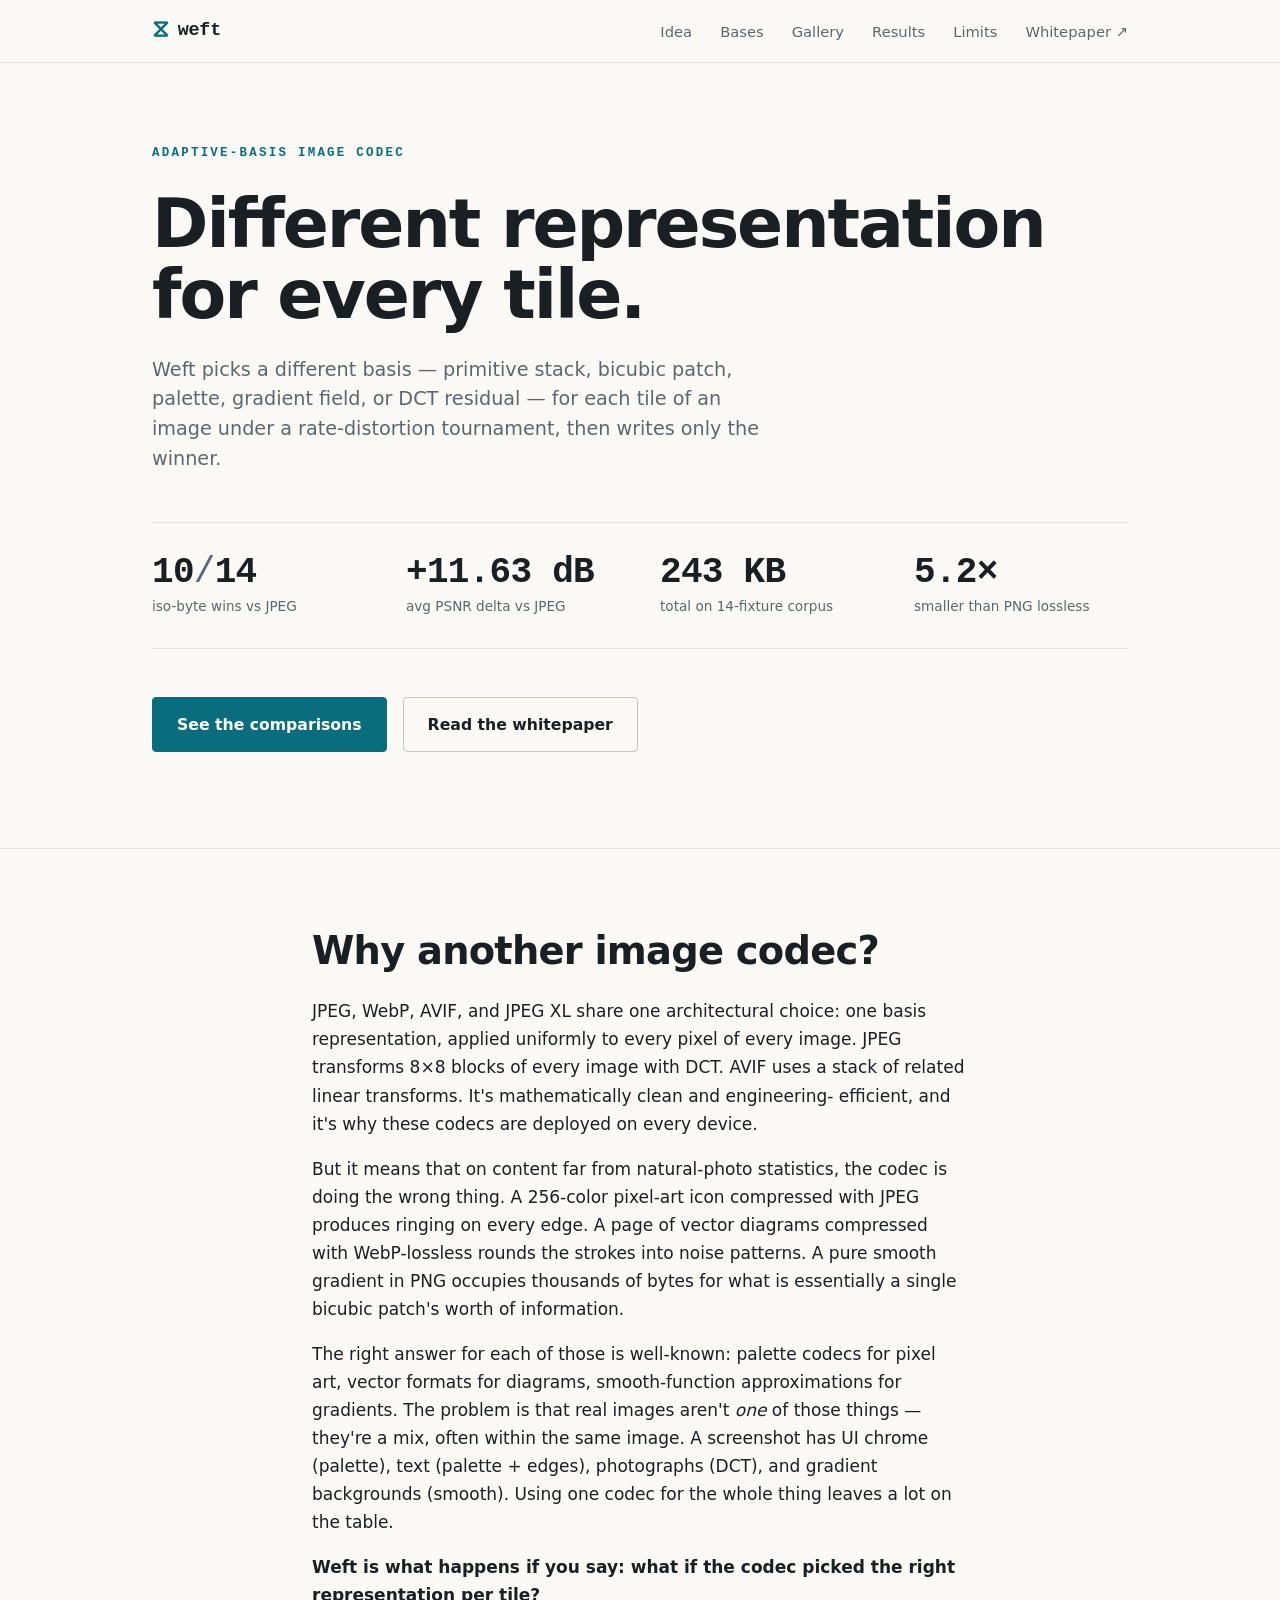
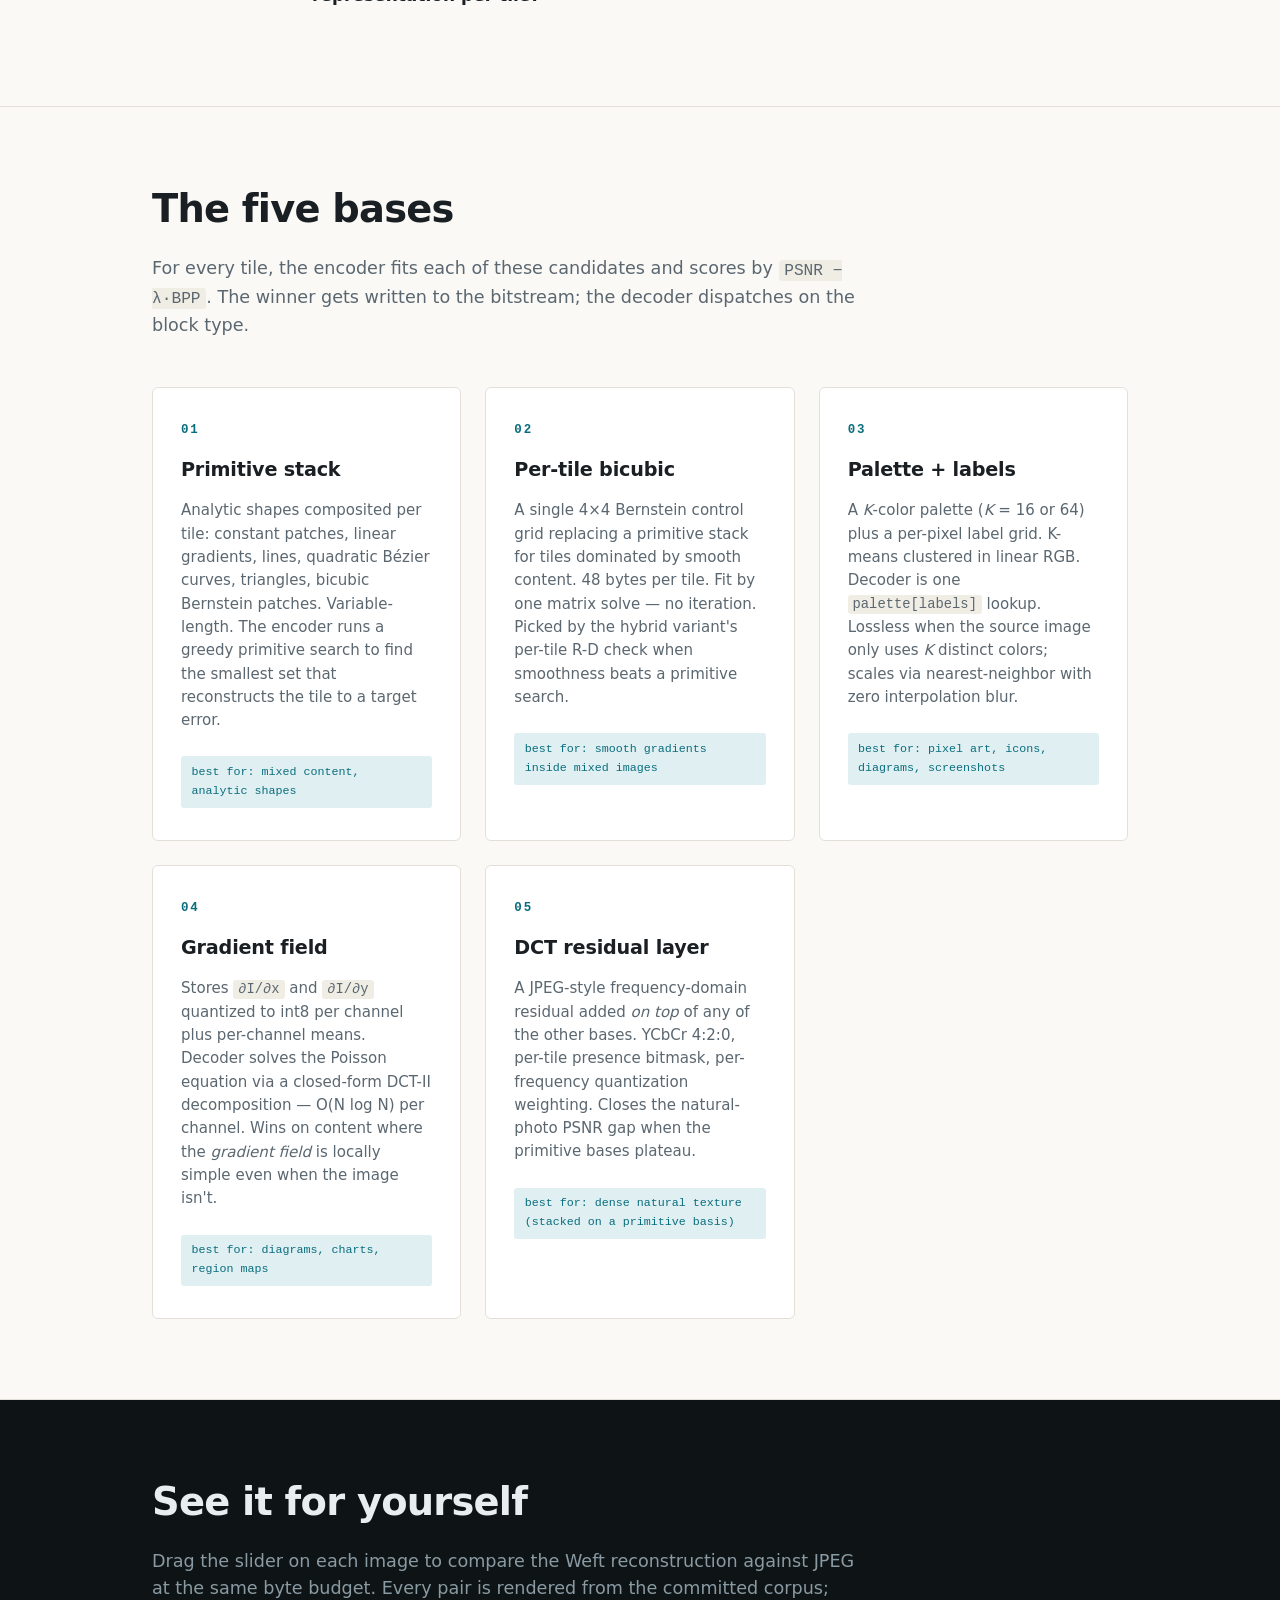
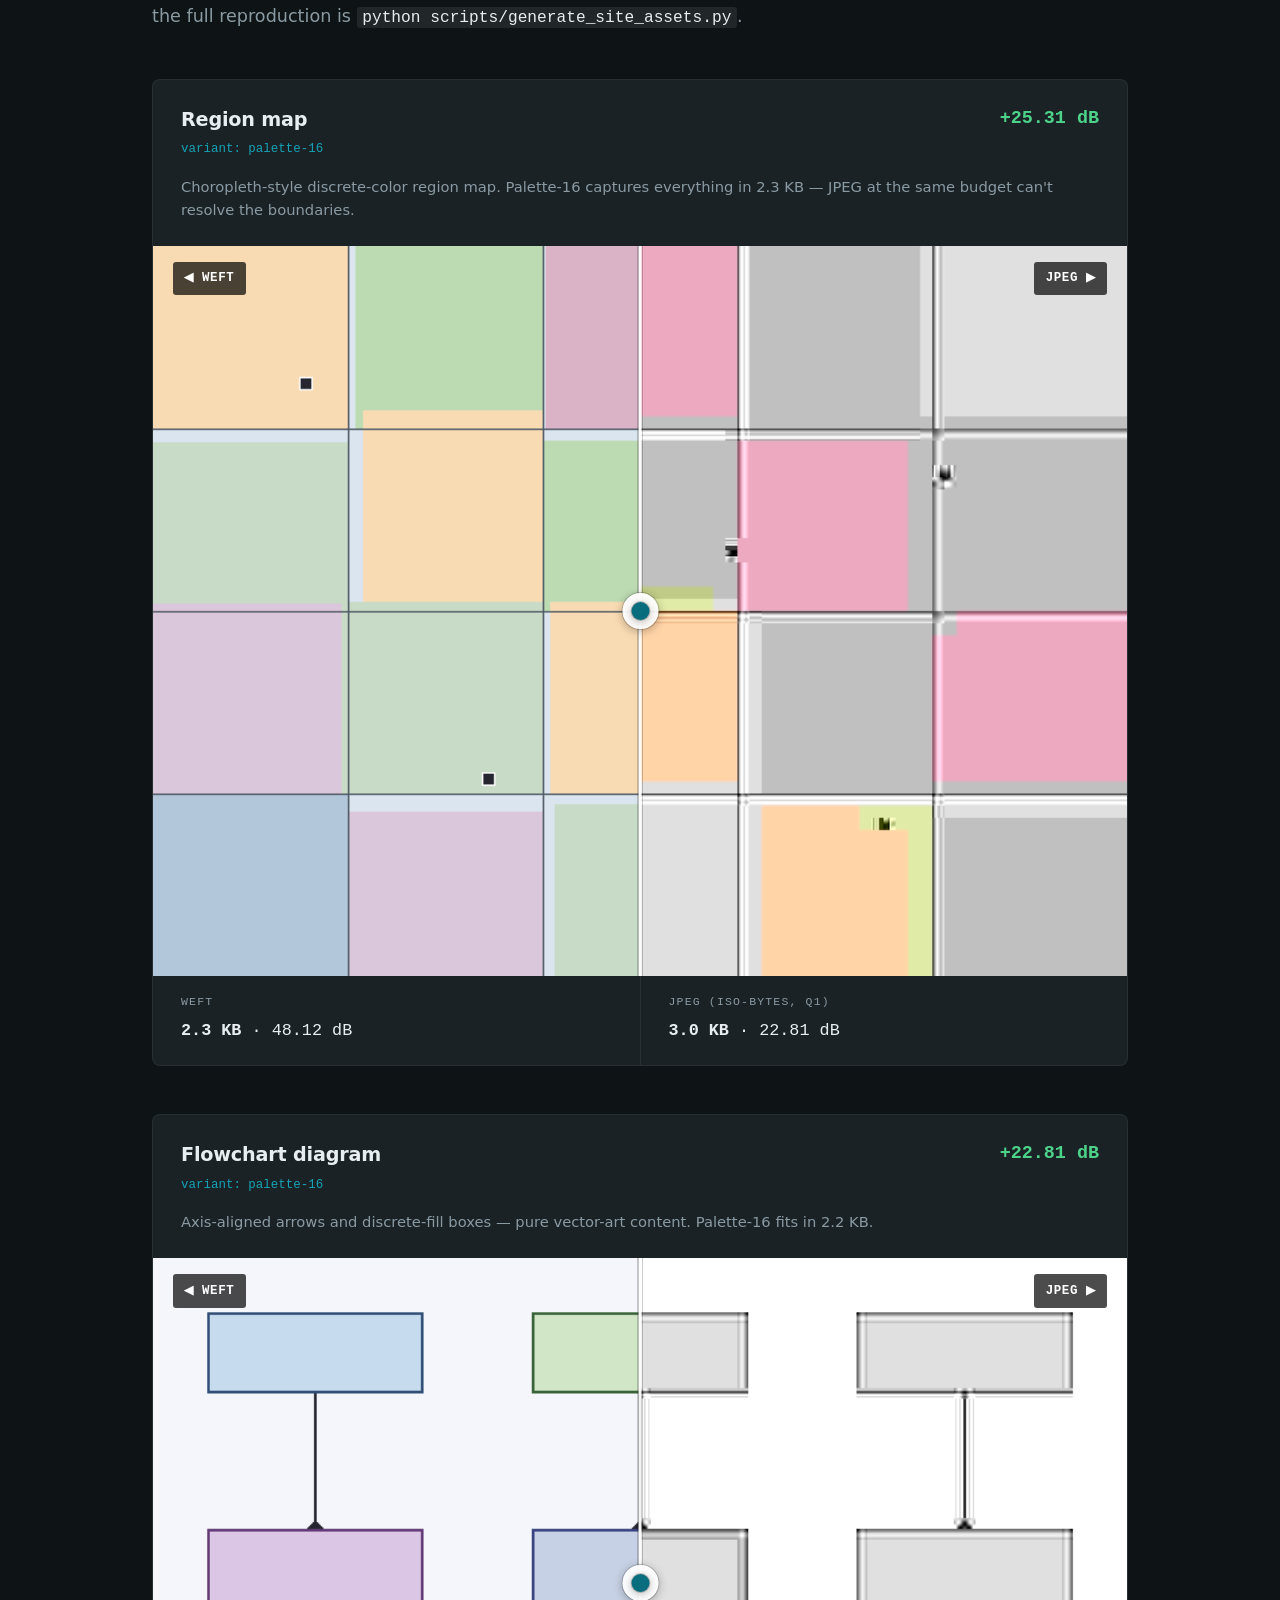
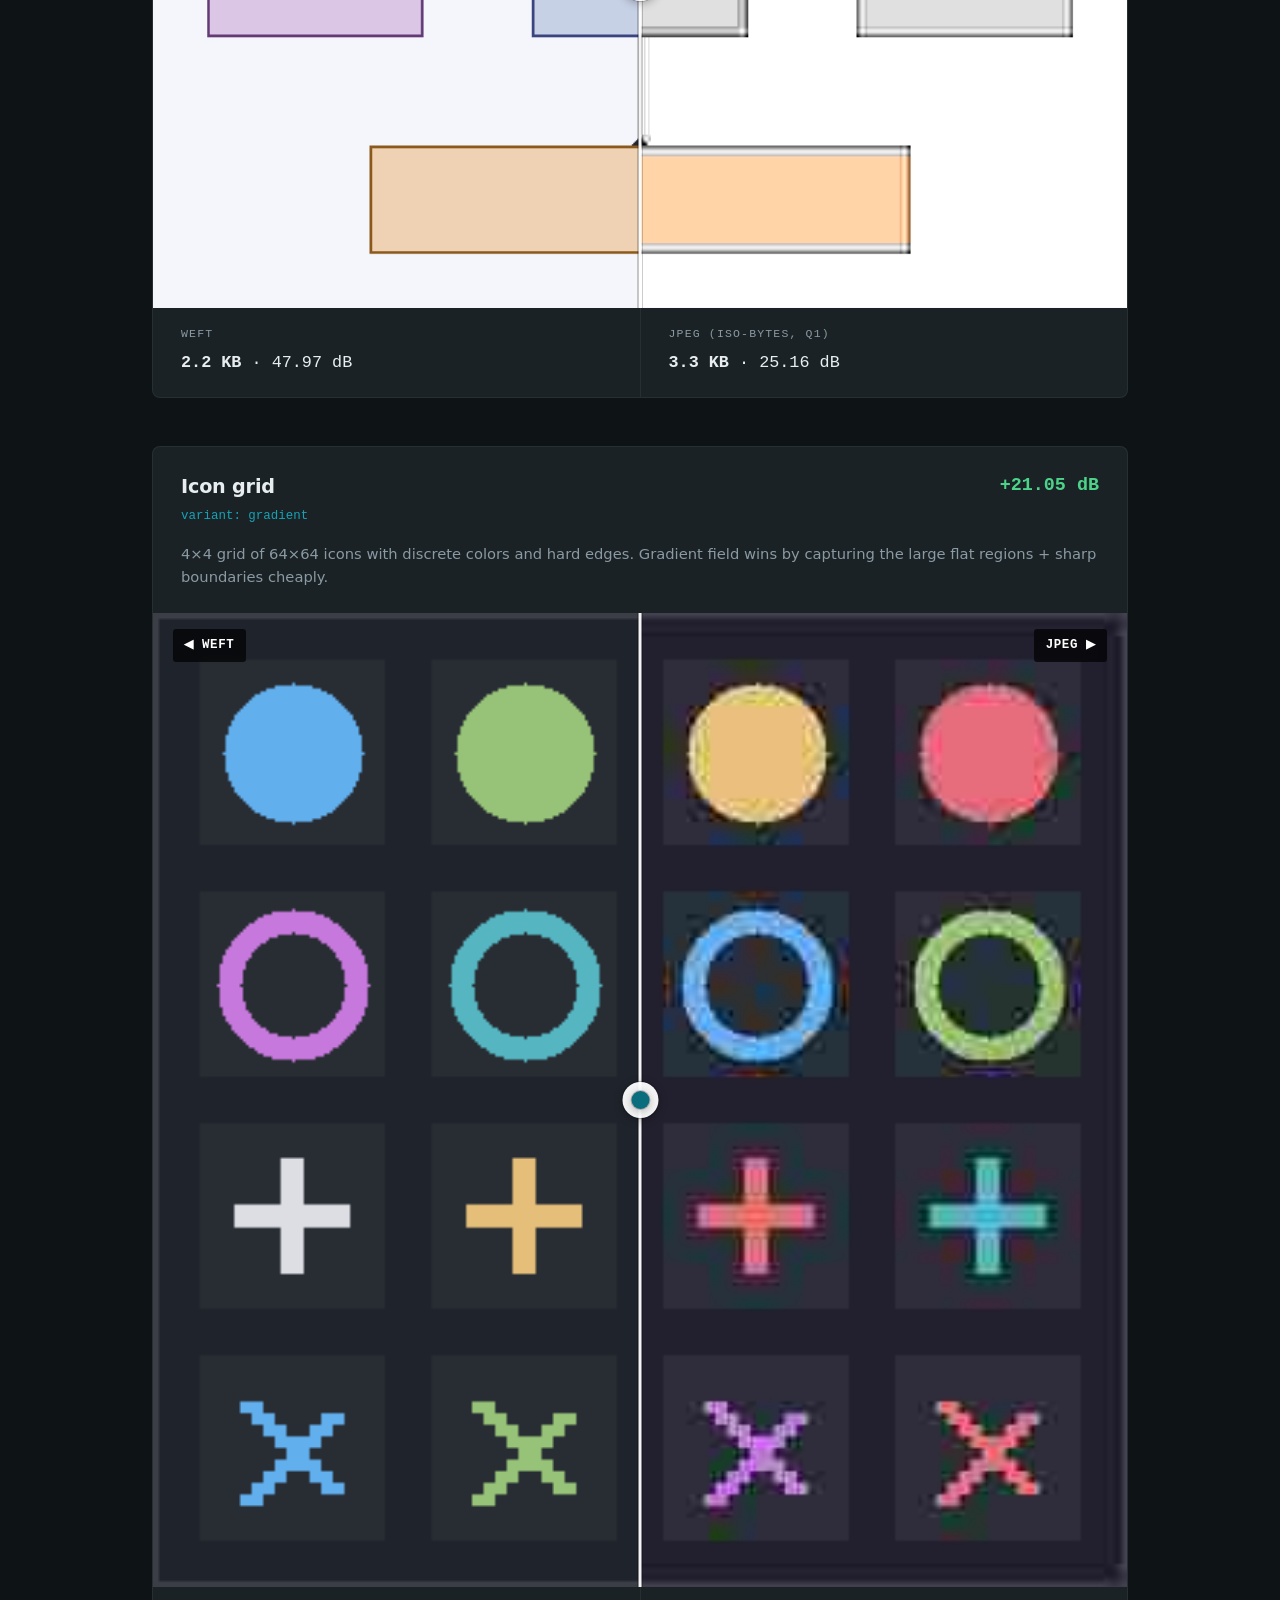
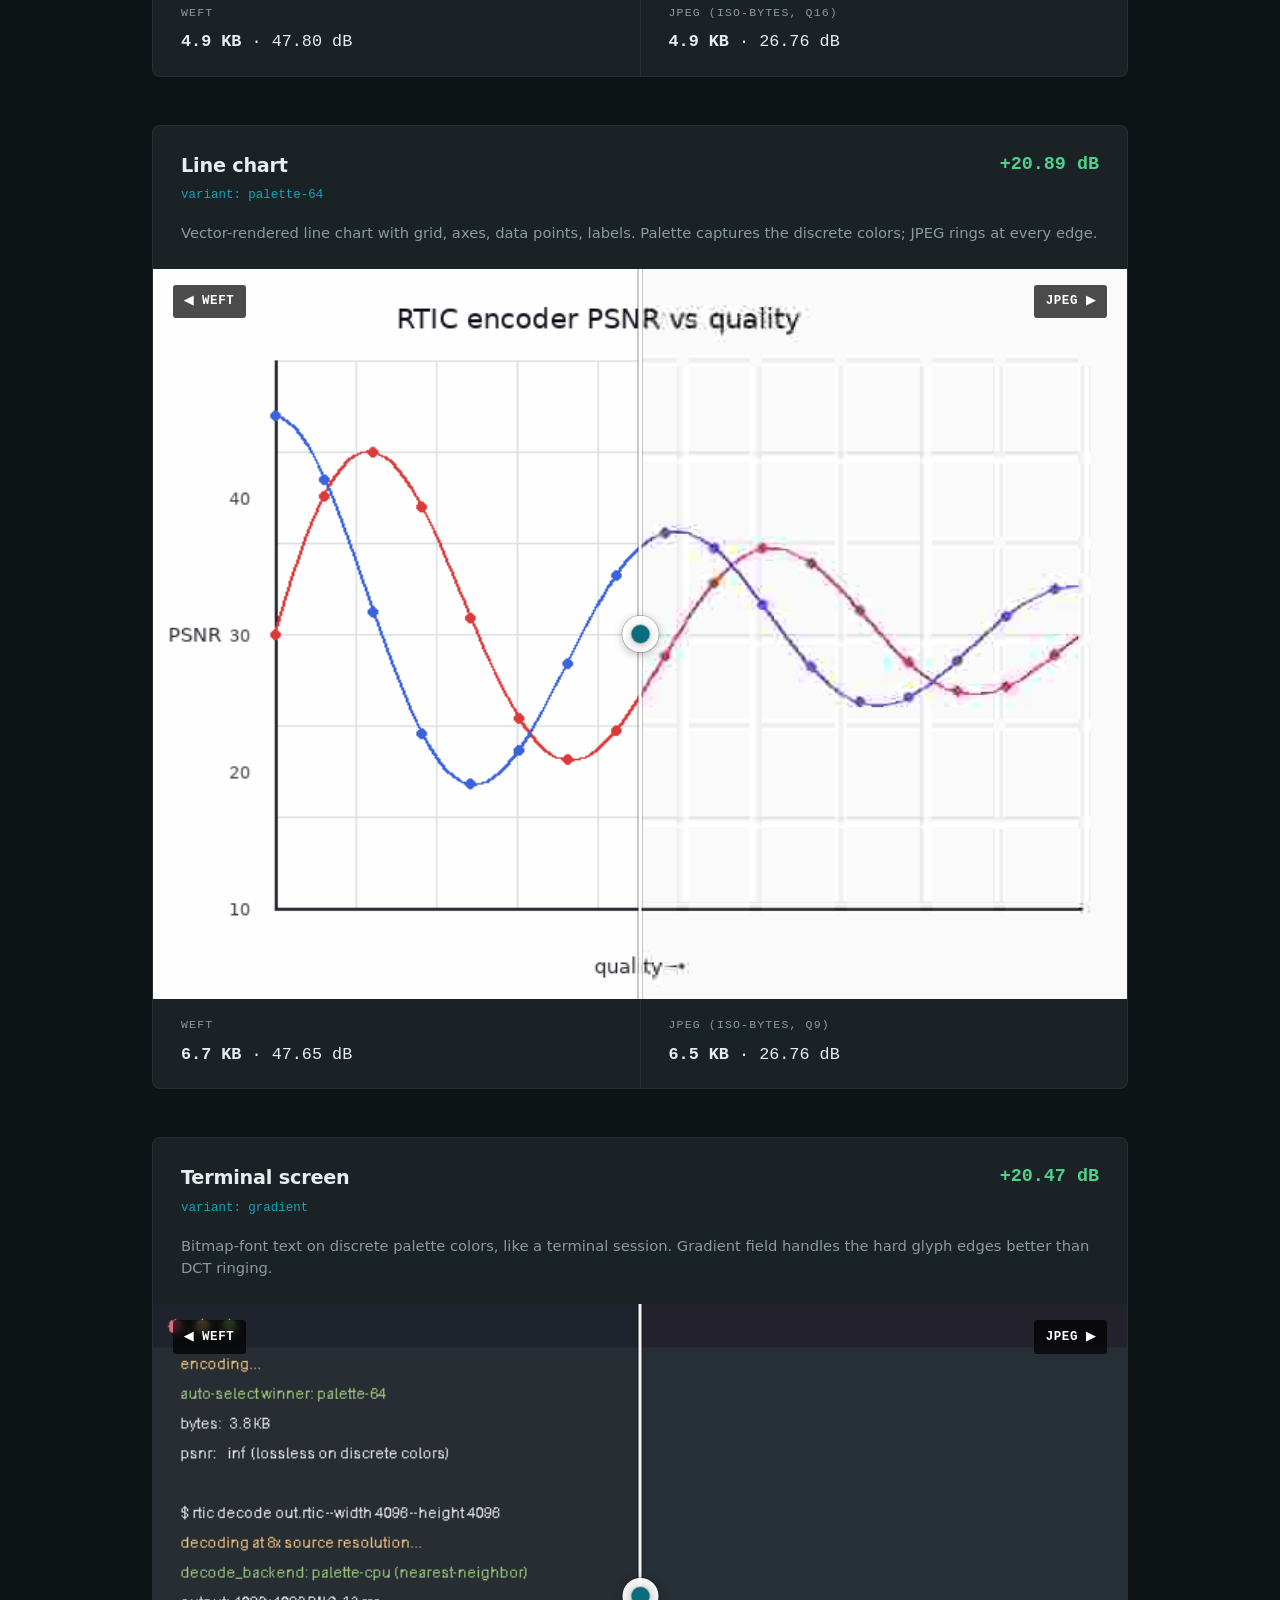
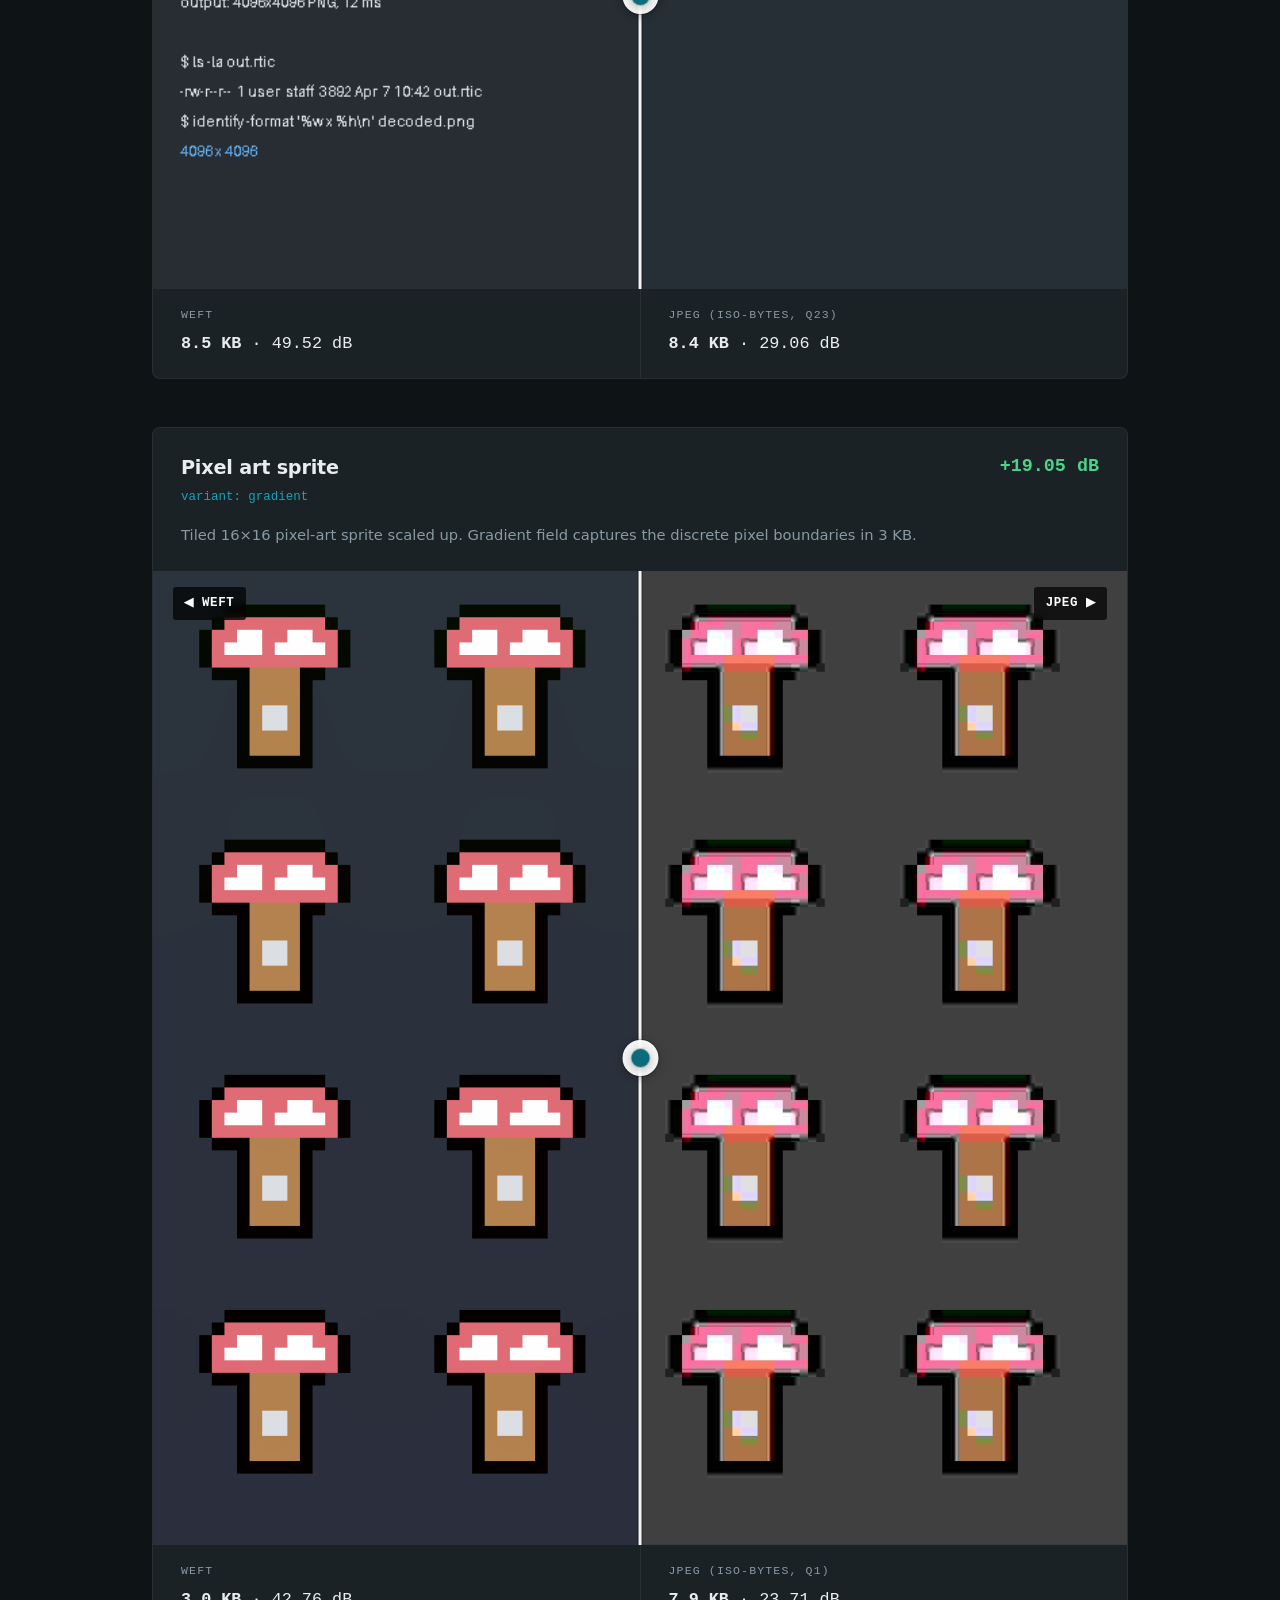
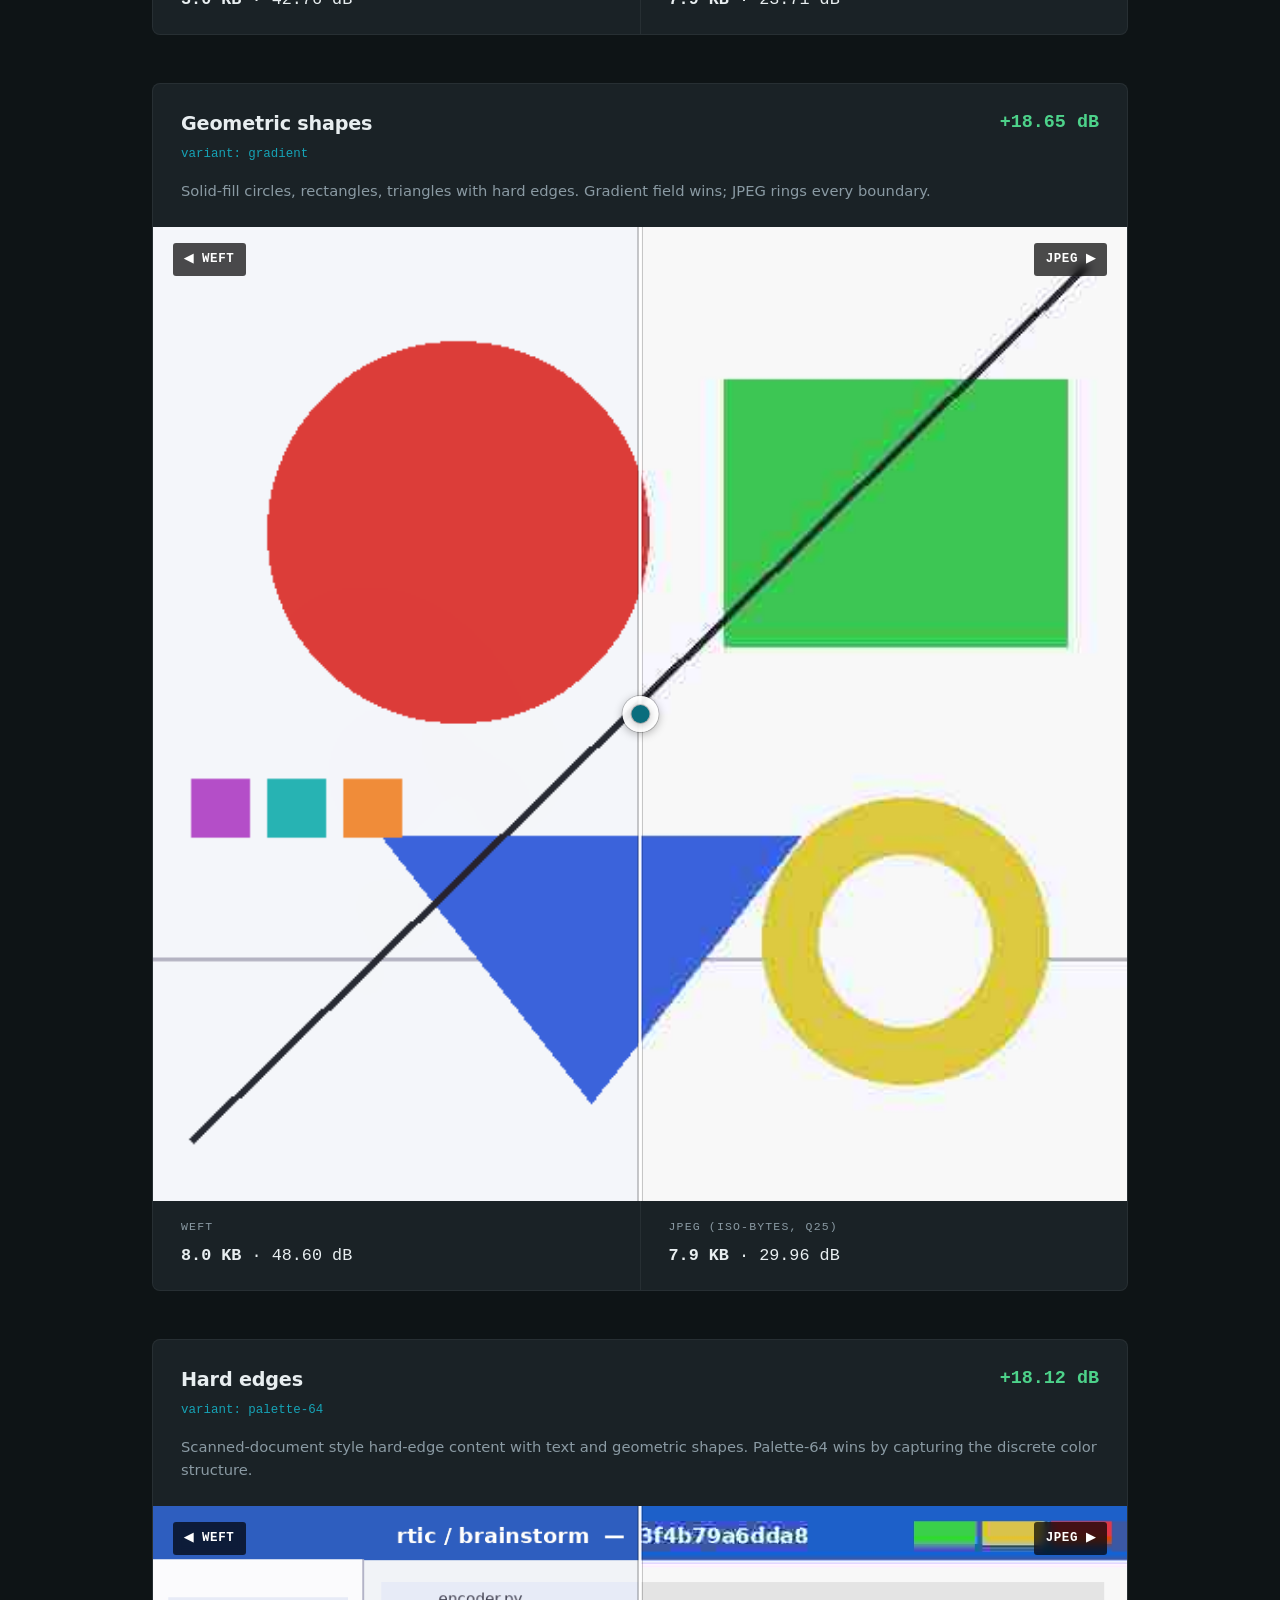
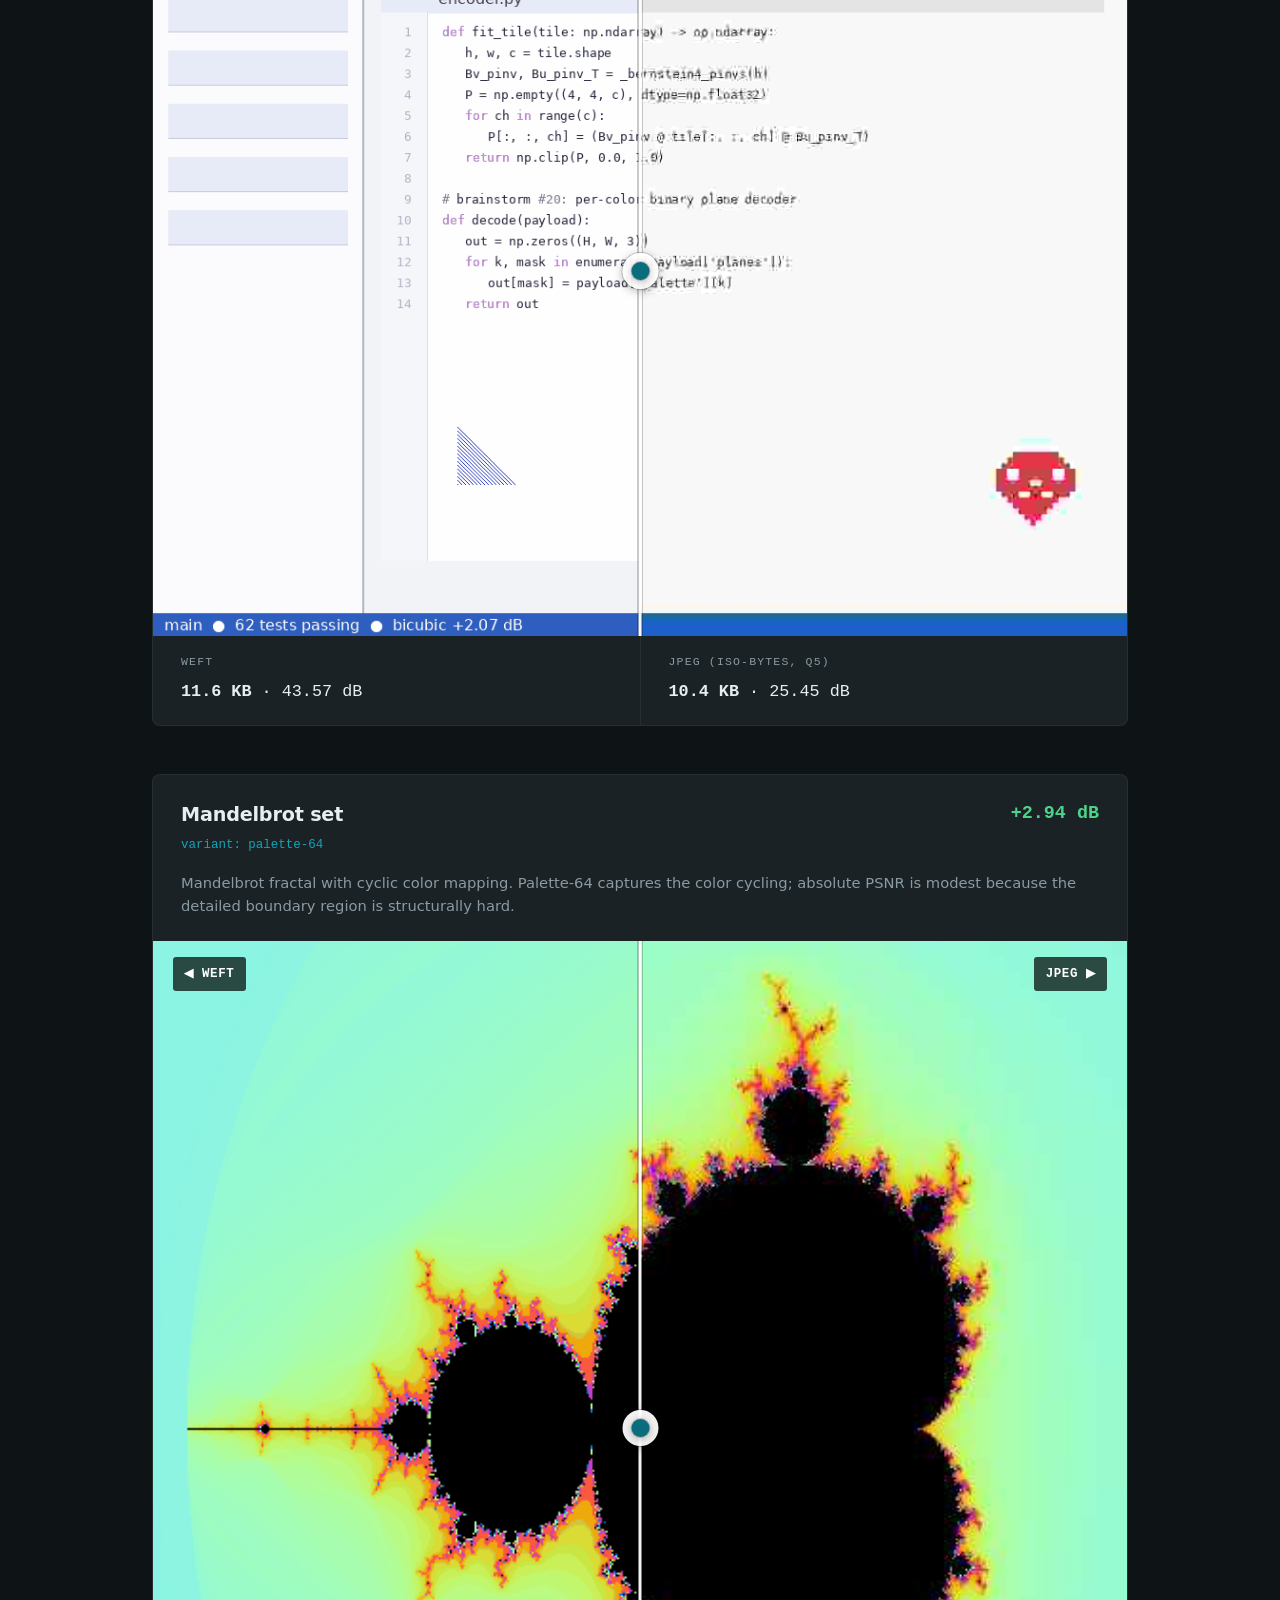
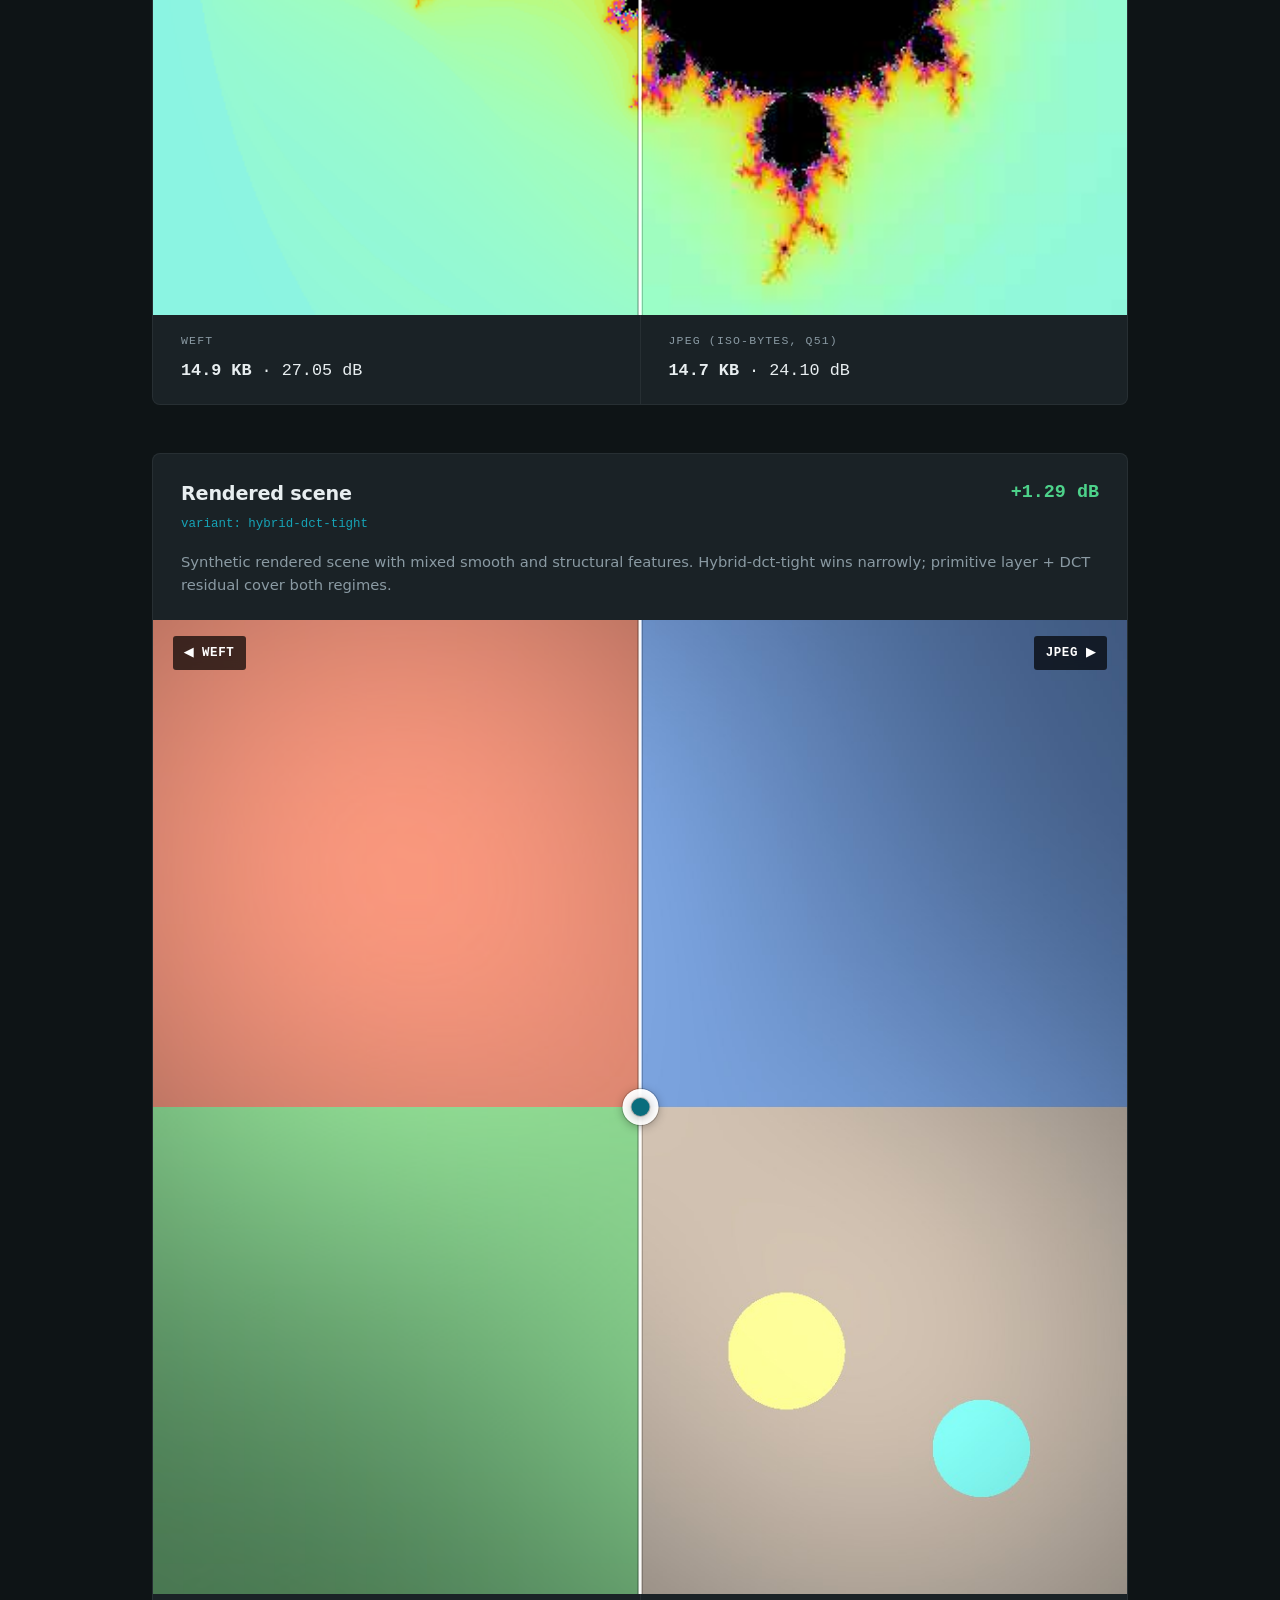
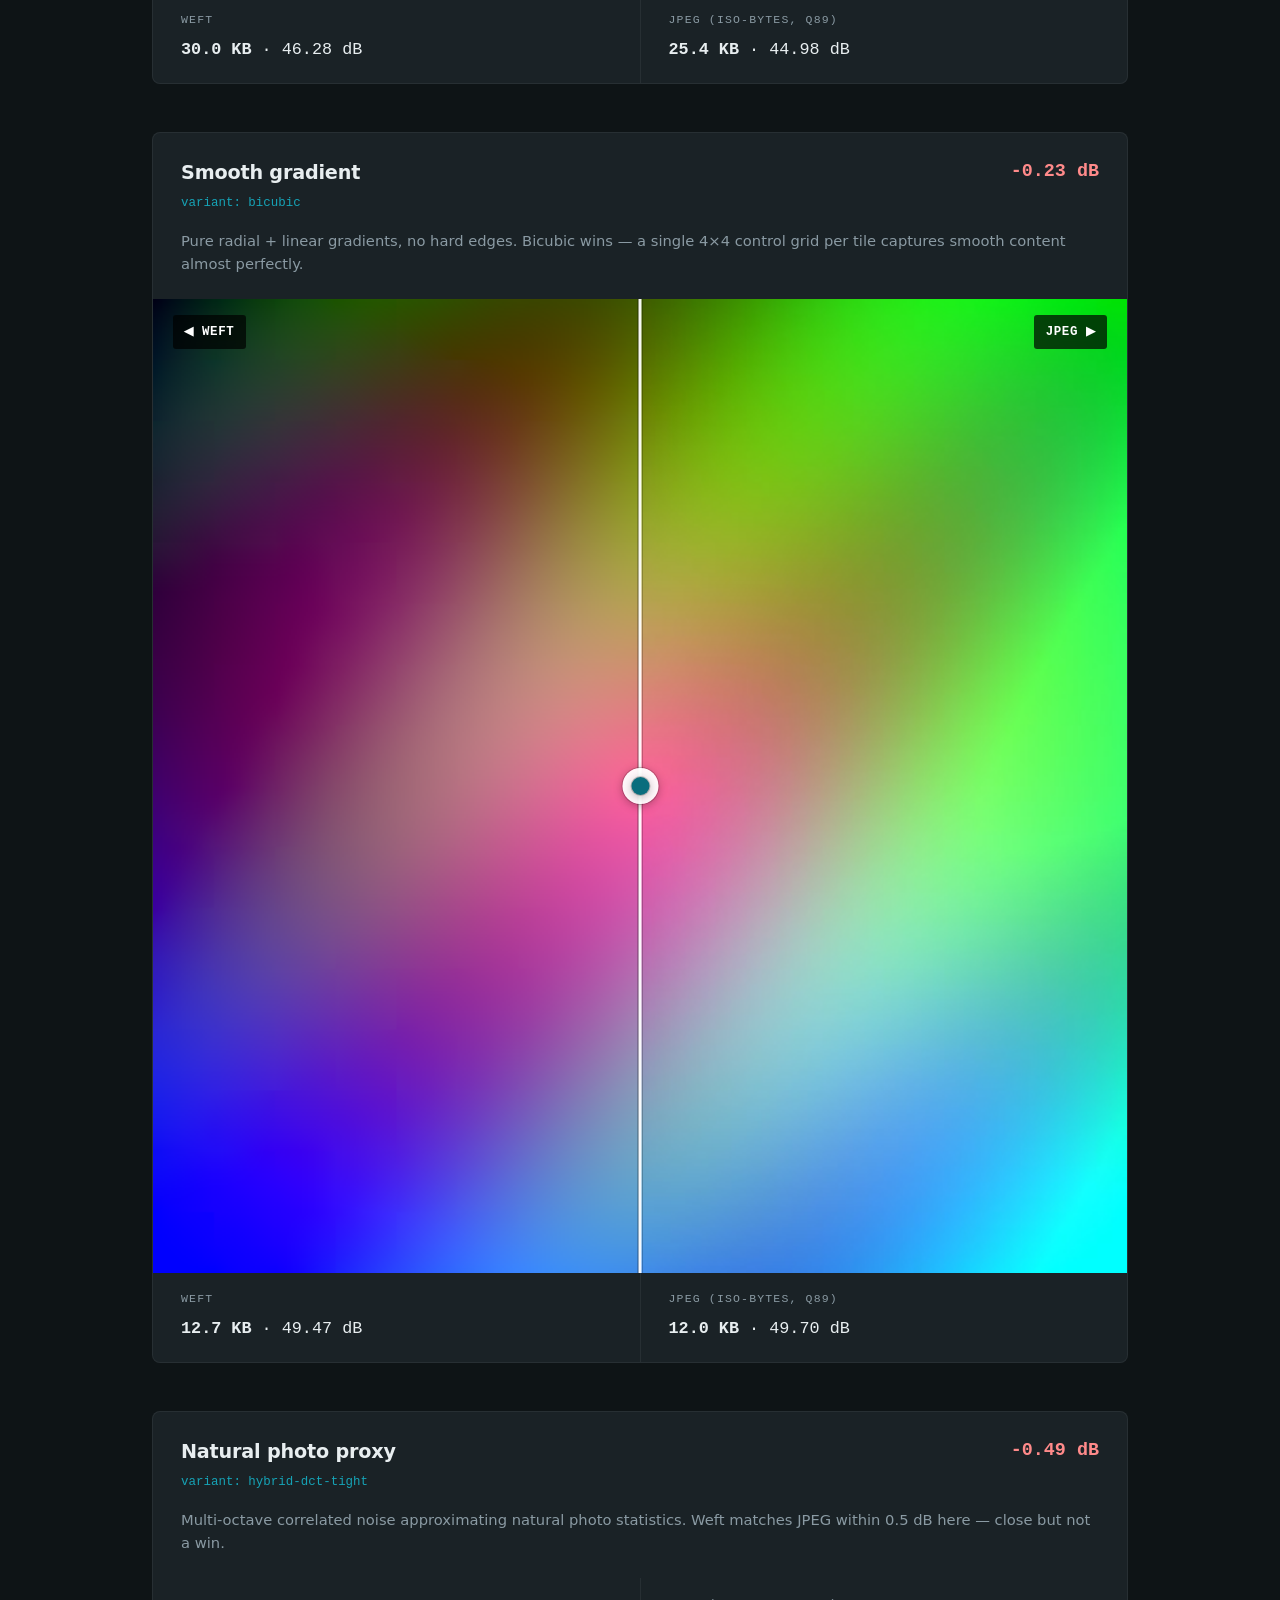
==== docs/index.html @ 49a7457f "Initial commit: Weft adaptive-basis image codec Weft is an experimental image codec built around ada" ====
<!DOCTYPE html>
<html lang="en">
<head>
  <meta charset="UTF-8">
  <meta name="viewport" content="width=device-width, initial-scale=1.0">
  <meta name="description" content="Weft: an adaptive-basis image codec. Different representation per tile. Wins iso-bytes vs JPEG/WebP on structured content.">
  <meta property="og:title" content="Weft — Adaptive-Basis Image Codec">
  <meta property="og:description" content="Different representation per tile: primitive stack, palette, bicubic patch, gradient field, DCT residual. Wins 10/14 vs JPEG at iso-bytes with +11.6 dB average delta.">
  <meta property="og:type" content="article">
  <title>Weft — Adaptive-Basis Image Codec</title>
  <link rel="stylesheet" href="styles.css">
</head>
<body>
  <nav class="site-nav">
    <div class="nav-inner">
      <a href="#top" class="brand">
        <span class="brand-mark">⧖</span>
        <span class="brand-name">weft</span>
      </a>
      <ul class="nav-links">
        <li><a href="#idea">Idea</a></li>
        <li><a href="#bases">Bases</a></li>
        <li><a href="#gallery">Gallery</a></li>
        <li><a href="#results">Results</a></li>
        <li><a href="#limits">Limits</a></li>
        <li><a href="whitepaper.html">Whitepaper ↗</a></li>
      </ul>
    </div>
  </nav>

  <header id="top" class="hero">
    <div class="wrap">
      <div class="eyebrow">adaptive-basis image codec</div>
      <h1 class="hero-title">
        Different representation<br>
        for every tile.
      </h1>
      <p class="hero-subtitle">
        Weft picks a different basis &mdash; primitive stack, bicubic patch,
        palette, gradient field, or DCT residual &mdash; for each tile of an
        image under a rate-distortion tournament, then writes only the winner.
      </p>
      <div class="hero-stats">
        <div class="stat">
          <div class="stat-num" id="stat-wins">10<span class="stat-div">/</span>14</div>
          <div class="stat-label">iso-byte wins vs JPEG</div>
        </div>
        <div class="stat">
          <div class="stat-num" id="stat-avg-delta">+11.63 dB</div>
          <div class="stat-label">avg PSNR delta vs JPEG</div>
        </div>
        <div class="stat">
          <div class="stat-num" id="stat-weft-total">243 KB</div>
          <div class="stat-label">total on 14-fixture corpus</div>
        </div>
        <div class="stat">
          <div class="stat-num" id="stat-png-ratio">5.2×</div>
          <div class="stat-label">smaller than PNG lossless</div>
        </div>
      </div>
      <div class="hero-cta">
        <a class="btn btn-primary" href="#gallery">See the comparisons</a>
        <a class="btn btn-ghost" href="whitepaper.html">Read the whitepaper</a>
      </div>
    </div>
  </header>

  <section id="idea" class="section">
    <div class="wrap narrow">
      <h2 class="section-title">Why another image codec?</h2>
      <p>
        JPEG, WebP, AVIF, and JPEG XL share one architectural choice: one basis
        representation, applied uniformly to every pixel of every image. JPEG
        transforms 8×8 blocks of every image with DCT. AVIF uses a stack of
        related linear transforms. It's mathematically clean and engineering-
        efficient, and it's why these codecs are deployed on every device.
      </p>
      <p>
        But it means that on content far from natural-photo statistics, the
        codec is doing the wrong thing. A 256-color pixel-art icon compressed
        with JPEG produces ringing on every edge. A page of vector diagrams
        compressed with WebP-lossless rounds the strokes into noise patterns. A
        pure smooth gradient in PNG occupies thousands of bytes for what is
        essentially a single bicubic patch's worth of information.
      </p>
      <p>
        The right answer for each of those is well-known: palette codecs for
        pixel art, vector formats for diagrams, smooth-function approximations
        for gradients. The problem is that real images aren't <em>one</em> of
        those things &mdash; they're a mix, often within the same image. A
        screenshot has UI chrome (palette), text (palette + edges), photographs
        (DCT), and gradient backgrounds (smooth). Using one codec for the whole
        thing leaves a lot on the table.
      </p>
      <p>
        <strong>Weft is what happens if you say: what if the codec picked the
        right representation per tile?</strong>
      </p>
    </div>
  </section>

  <section id="bases" class="section section-bases">
    <div class="wrap">
      <h2 class="section-title">The five bases</h2>
      <p class="section-lede">
        For every tile, the encoder fits each of these candidates and scores by
        <code>PSNR &minus; &lambda;&middot;BPP</code>. The winner gets written to
        the bitstream; the decoder dispatches on the block type.
      </p>

      <div class="bases-grid">
        <article class="basis-card">
          <div class="basis-num">01</div>
          <h3>Primitive stack</h3>
          <p>
            Analytic shapes composited per tile: constant patches, linear
            gradients, lines, quadratic Bézier curves, triangles, bicubic
            Bernstein patches. Variable-length. The encoder runs a greedy
            primitive search to find the smallest set that reconstructs the tile
            to a target error.
          </p>
          <div class="basis-tag">best for: mixed content, analytic shapes</div>
        </article>

        <article class="basis-card">
          <div class="basis-num">02</div>
          <h3>Per-tile bicubic</h3>
          <p>
            A single 4×4 Bernstein control grid replacing a primitive stack for
            tiles dominated by smooth content. 48 bytes per tile. Fit by one
            matrix solve &mdash; no iteration. Picked by the hybrid variant's
            per-tile R-D check when smoothness beats a primitive search.
          </p>
          <div class="basis-tag">best for: smooth gradients inside mixed images</div>
        </article>

        <article class="basis-card">
          <div class="basis-num">03</div>
          <h3>Palette + labels</h3>
          <p>
            A <em>K</em>-color palette (<em>K</em> = 16 or 64) plus a per-pixel
            label grid. K-means clustered in linear RGB. Decoder is one
            <code>palette[labels]</code> lookup. Lossless when the source image
            only uses <em>K</em> distinct colors; scales via nearest-neighbor
            with zero interpolation blur.
          </p>
          <div class="basis-tag">best for: pixel art, icons, diagrams, screenshots</div>
        </article>

        <article class="basis-card">
          <div class="basis-num">04</div>
          <h3>Gradient field</h3>
          <p>
            Stores <code>∂I/∂x</code> and <code>∂I/∂y</code> quantized to int8
            per channel plus per-channel means. Decoder solves the Poisson
            equation via a closed-form DCT-II decomposition &mdash; O(N log N)
            per channel. Wins on content where the <em>gradient field</em> is
            locally simple even when the image isn't.
          </p>
          <div class="basis-tag">best for: diagrams, charts, region maps</div>
        </article>

        <article class="basis-card">
          <div class="basis-num">05</div>
          <h3>DCT residual layer</h3>
          <p>
            A JPEG-style frequency-domain residual added <em>on top</em> of any
            of the other bases. YCbCr 4:2:0, per-tile presence bitmask,
            per-frequency quantization weighting. Closes the natural-photo PSNR
            gap when the primitive bases plateau.
          </p>
          <div class="basis-tag">best for: dense natural texture (stacked on a primitive basis)</div>
        </article>
      </div>
    </div>
  </section>

  <section id="gallery" class="section section-dark">
    <div class="wrap">
      <h2 class="section-title">See it for yourself</h2>
      <p class="section-lede">
        Drag the slider on each image to compare the Weft reconstruction
        against JPEG at the same byte budget. Every pair is rendered from the
        committed corpus; the full reproduction is <code>python scripts/generate_site_assets.py</code>.
      </p>

      <div id="gallery-grid" class="gallery-grid">
        <div class="gallery-loading">Loading comparisons…</div>
      </div>
    </div>
  </section>

  <section id="results" class="section">
    <div class="wrap">
      <h2 class="section-title">Full benchmark</h2>
      <p class="section-lede">
        Every fixture in the committed corpus, quality 75 auto-select. JPEG and
        WebP are matched to Weft's byte count via binary search on their quality
        parameter (iso-bytes protocol).
      </p>
      <div class="table-wrap">
        <table class="bench-table" id="bench-table">
          <thead>
            <tr>
              <th class="col-name">Fixture</th>
              <th class="col-right">Weft KB</th>
              <th class="col-right">Weft dB</th>
              <th class="col-right">JPEG dB</th>
              <th class="col-right">Δ dB</th>
              <th class="col-name">Variant</th>
            </tr>
          </thead>
          <tbody id="bench-tbody">
            <tr><td colspan="6" class="tbody-loading">Loading…</td></tr>
          </tbody>
          <tfoot>
            <tr id="bench-tfoot">
              <td class="col-name"><strong>AGGREGATE</strong></td>
              <td class="col-right" id="tfoot-bytes">—</td>
              <td class="col-right" id="tfoot-weft-db">—</td>
              <td class="col-right" id="tfoot-jpeg-db">—</td>
              <td class="col-right" id="tfoot-delta">—</td>
              <td></td>
            </tr>
          </tfoot>
        </table>
      </div>
    </div>
  </section>

  <section id="limits" class="section">
    <div class="wrap narrow">
      <h2 class="section-title">What Weft is not</h2>
      <ul class="limits-list">
        <li><strong>Not faster to decode than libjpeg-turbo.</strong> The CPU decoder is roughly 2-10× slower than libjpeg-turbo at the same output size. A GPU primitive decode kernel exists and is bit-exact but doesn't change the answer &mdash; per-call CUDA memory overhead dominates at practical scales. We measured it; the hypothesis came back partial.</li>
        <li><strong>Not competitive on dense natural texture.</strong> On <code>synth-noise-texture</code> (pure Perlin-like noise), Weft loses to JPEG by 5 dB. Pure noise is JPEG's home court &mdash; DCT quantization is locally optimal for high-entropy frequency content, and we make no claim to beat it there.</li>
        <li><strong>Not a production codec.</strong> The bitstream format may break between minor versions without notice. The encoder is slow (auto-select runs 8 candidate encodings per image). There's no error correction, no streaming framing, no conformance suite. Don't put valuable images in <code>.weft</code> files.</li>
        <li><strong>Not a neural codec.</strong> Weft is a classical hand-built codec. Modern neural codecs and ESRGAN-style upscalers will beat it on natural-texture reconstruction, especially at extreme scales.</li>
      </ul>
    </div>
  </section>

  <section id="reproduce" class="section section-dark">
    <div class="wrap narrow">
      <h2 class="section-title">Reproduce it yourself</h2>
      <p>
        Everything on this page is reproducible from the repo with no external
        datasets. The synthetic corpus is deterministic; the encoder is
        deterministic; the benchmark protocol is a binary search over JPEG
        quality at iso-bytes.
      </p>
      <pre class="code-block"><code># 1. Install
pip install -e .

# 2. (optional) regenerate the synthetic corpus
python samples/inputs/_generate.py

# 3. Run the benchmark (numbers + CSV + summary.json)
python scripts/whitepaper_bench.py

# 4. Rebuild the site assets (images + bench_data.json)
python scripts/generate_site_assets.py</code></pre>
    </div>
  </section>

  <footer class="site-footer">
    <div class="wrap">
      <div class="footer-cols">
        <div class="footer-col">
          <div class="footer-brand">weft</div>
          <p class="footer-tagline">adaptive-basis image codec</p>
        </div>
        <div class="footer-col">
          <h4>Read</h4>
          <ul>
            <li><a href="whitepaper.html">Whitepaper</a></li>
            <li><a href="WEFT_SPEC.md">Bitstream spec</a></li>
            <li><a href="EXPERIMENTS.md">Experiments harness</a></li>
          </ul>
        </div>
        <div class="footer-col">
          <h4>Code</h4>
          <ul>
            <li><a href="https://github.com/">Source on GitHub</a></li>
            <li><a href="../scripts/whitepaper_bench.py">Benchmark script</a></li>
            <li><a href="../scripts/generate_site_assets.py">Site asset script</a></li>
          </ul>
        </div>
      </div>
      <div class="footer-bottom">
        <p>Tech exploration. Not a production codec. Don't put valuable images in <code>.weft</code> files.</p>
        <p class="footer-meta">Previously called RTIC. Rename tracked in the whitepaper's appendix.</p>
      </div>
    </div>
  </footer>

  <script src="script.js"></script>
</body>
</html>
---- docs/styles.css ----
/* ─────────────────────────────────────────────────────────────────
 * Weft site styles
 * Plain CSS, no preprocessor, no framework. Designed for the
 * tech-exploration aesthetic: high contrast, generous whitespace,
 * monospace numbers, single accent color.
 * ──────────────────────────────────────────────────────────────── */

:root {
  --bg: #faf9f6;
  --bg-elevated: #ffffff;
  --bg-dark: #0e1416;
  --bg-dark-elevated: #1a2226;
  --text: #1a1f23;
  --text-muted: #5b6770;
  --text-on-dark: #e8eef0;
  --text-on-dark-muted: #8a9aa3;
  --accent: #0a6d7d;
  --accent-bright: #16a3b6;
  --accent-light: #e0f0f2;
  --border: #e3e0d8;
  --border-strong: #c8c4b8;
  --code-bg: #f0ede5;
  --positive: #2d7a4f;
  --negative: #b14545;

  --font-sans: -apple-system, BlinkMacSystemFont, "Inter", "Segoe UI", system-ui, sans-serif;
  --font-mono: ui-monospace, "JetBrains Mono", "SF Mono", Menlo, Consolas, monospace;

  --maxw: 64rem;
  --maxw-narrow: 44rem;

  --shadow-sm: 0 1px 2px rgba(14, 20, 22, 0.06);
  --shadow-md: 0 4px 16px rgba(14, 20, 22, 0.08);
  --shadow-lg: 0 12px 40px rgba(14, 20, 22, 0.12);
}

* {
  box-sizing: border-box;
}

html {
  scroll-behavior: smooth;
  -webkit-text-size-adjust: 100%;
}

body {
  margin: 0;
  font-family: var(--font-sans);
  font-size: 17px;
  line-height: 1.65;
  color: var(--text);
  background: var(--bg);
  -webkit-font-smoothing: antialiased;
  -moz-osx-font-smoothing: grayscale;
}

a {
  color: var(--accent);
  text-decoration: none;
  border-bottom: 1px solid transparent;
  transition: border-color 0.15s ease;
}

a:hover {
  border-bottom-color: var(--accent);
}

code {
  font-family: var(--font-mono);
  font-size: 0.92em;
  background: var(--code-bg);
  padding: 0.1em 0.35em;
  border-radius: 3px;
}

.wrap {
  max-width: var(--maxw);
  margin: 0 auto;
  padding: 0 1.5rem;
}

.wrap.narrow {
  max-width: var(--maxw-narrow);
}

/* ── Navigation ─────────────────────────────────────────────────── */

.site-nav {
  position: sticky;
  top: 0;
  z-index: 100;
  background: rgba(250, 249, 246, 0.92);
  backdrop-filter: saturate(180%) blur(10px);
  -webkit-backdrop-filter: saturate(180%) blur(10px);
  border-bottom: 1px solid var(--border);
}

.nav-inner {
  max-width: var(--maxw);
  margin: 0 auto;
  padding: 1rem 1.5rem;
  display: flex;
  align-items: center;
  justify-content: space-between;
  gap: 2rem;
}

.brand {
  display: flex;
  align-items: center;
  gap: 0.55rem;
  font-family: var(--font-mono);
  font-size: 1.15rem;
  font-weight: 600;
  color: var(--text);
  border: none;
  letter-spacing: -0.01em;
}

.brand:hover {
  border: none;
}

.brand-mark {
  color: var(--accent);
  font-size: 1.5rem;
  line-height: 1;
}

.brand-name {
  font-weight: 600;
}

.nav-links {
  display: flex;
  list-style: none;
  margin: 0;
  padding: 0;
  gap: 1.75rem;
}

.nav-links a {
  font-size: 0.92rem;
  color: var(--text-muted);
  font-weight: 500;
  border: none;
}

.nav-links a:hover {
  color: var(--accent);
  border: none;
}

/* ── Hero ───────────────────────────────────────────────────────── */

.hero {
  padding: 5rem 0 6rem;
  border-bottom: 1px solid var(--border);
}

.eyebrow {
  font-family: var(--font-mono);
  font-size: 0.78rem;
  letter-spacing: 0.18em;
  text-transform: uppercase;
  color: var(--accent);
  margin-bottom: 1.5rem;
  font-weight: 600;
}

.hero-title {
  font-size: clamp(2.5rem, 6vw, 4.25rem);
  line-height: 1.05;
  letter-spacing: -0.03em;
  font-weight: 700;
  margin: 0 0 1.5rem;
  color: var(--text);
}

.hero-subtitle {
  font-size: 1.2rem;
  line-height: 1.55;
  color: var(--text-muted);
  max-width: 38rem;
  margin: 0 0 3rem;
}

.hero-stats {
  display: grid;
  grid-template-columns: repeat(4, 1fr);
  gap: 1.5rem 2.5rem;
  margin: 0 0 3rem;
  padding: 2rem 0;
  border-top: 1px solid var(--border);
  border-bottom: 1px solid var(--border);
}

.stat {
  min-width: 0;
}

.stat-num {
  font-family: var(--font-mono);
  font-size: 2.25rem;
  font-weight: 700;
  line-height: 1;
  color: var(--text);
  letter-spacing: -0.02em;
  margin-bottom: 0.4rem;
  white-space: nowrap;
}

.stat-div {
  color: var(--text-muted);
  font-weight: 400;
}

.stat-label {
  font-size: 0.85rem;
  color: var(--text-muted);
  line-height: 1.4;
}

.hero-cta {
  display: flex;
  flex-wrap: wrap;
  gap: 1rem;
}

.btn {
  display: inline-flex;
  align-items: center;
  justify-content: center;
  padding: 0.85rem 1.5rem;
  border-radius: 4px;
  font-size: 0.98rem;
  font-weight: 600;
  border: 1px solid transparent;
  cursor: pointer;
  transition: all 0.15s ease;
  text-decoration: none;
}

.btn-primary {
  background: var(--accent);
  color: #ffffff;
  border-color: var(--accent);
}

.btn-primary:hover {
  background: var(--accent-bright);
  border-color: var(--accent-bright);
  border-bottom: 1px solid var(--accent-bright);
}

.btn-ghost {
  background: transparent;
  color: var(--text);
  border-color: var(--border-strong);
}

.btn-ghost:hover {
  background: var(--bg-elevated);
  border-color: var(--text);
}

/* ── Sections ──────────────────────────────────────────────────── */

.section {
  padding: 5rem 0;
  border-bottom: 1px solid var(--border);
}

.section-title {
  font-size: clamp(1.8rem, 3.5vw, 2.4rem);
  font-weight: 700;
  letter-spacing: -0.02em;
  margin: 0 0 1.5rem;
  line-height: 1.15;
}

.section-lede {
  font-size: 1.1rem;
  color: var(--text-muted);
  margin: 0 0 3rem;
  max-width: 44rem;
  line-height: 1.55;
}

.section.narrow p {
  font-size: 1.075rem;
  margin-bottom: 1.5rem;
}

.section.section-dark {
  background: var(--bg-dark);
  color: var(--text-on-dark);
  border-bottom: none;
}

.section-dark .section-title,
.section-dark h3,
.section-dark h4 {
  color: var(--text-on-dark);
}

.section-dark .section-lede,
.section-dark p {
  color: var(--text-on-dark-muted);
}

.section-dark code {
  background: rgba(255, 255, 255, 0.08);
  color: var(--text-on-dark);
}

.section-dark a {
  color: var(--accent-bright);
}

/* ── Bases grid ────────────────────────────────────────────────── */

.bases-grid {
  display: grid;
  grid-template-columns: repeat(auto-fill, minmax(15rem, 1fr));
  gap: 1.5rem;
}

.basis-card {
  padding: 2rem 1.75rem;
  background: var(--bg-elevated);
  border: 1px solid var(--border);
  border-radius: 6px;
  position: relative;
  transition: all 0.15s ease;
}

.basis-card:hover {
  border-color: var(--accent);
  box-shadow: var(--shadow-md);
  transform: translateY(-2px);
}

.basis-num {
  font-family: var(--font-mono);
  font-size: 0.78rem;
  font-weight: 700;
  letter-spacing: 0.15em;
  color: var(--accent);
  margin-bottom: 0.85rem;
}

.basis-card h3 {
  font-size: 1.2rem;
  margin: 0 0 0.85rem;
  letter-spacing: -0.01em;
}

.basis-card p {
  margin: 0 0 1.5rem;
  font-size: 0.94rem;
  line-height: 1.55;
  color: var(--text-muted);
}

.basis-tag {
  font-family: var(--font-mono);
  font-size: 0.73rem;
  color: var(--accent);
  background: var(--accent-light);
  padding: 0.4rem 0.65rem;
  border-radius: 3px;
  display: inline-block;
}

/* ── Gallery (image-comparison sliders) ────────────────────────── */

.gallery-grid {
  display: grid;
  grid-template-columns: 1fr;
  gap: 3rem;
}

.gallery-loading {
  text-align: center;
  font-family: var(--font-mono);
  font-size: 0.92rem;
  color: var(--text-on-dark-muted);
  padding: 4rem 0;
}

.gallery-card {
  background: var(--bg-dark-elevated);
  border-radius: 8px;
  overflow: hidden;
  border: 1px solid rgba(255, 255, 255, 0.06);
}

.gallery-header {
  padding: 1.5rem 1.75rem 1rem;
  display: flex;
  justify-content: space-between;
  align-items: flex-start;
  gap: 1rem;
  flex-wrap: wrap;
}

.gallery-meta {
  display: flex;
  flex-direction: column;
  gap: 0.25rem;
}

.gallery-title {
  font-size: 1.2rem;
  font-weight: 700;
  letter-spacing: -0.01em;
  color: var(--text-on-dark);
  margin: 0;
}

.gallery-variant {
  font-family: var(--font-mono);
  font-size: 0.78rem;
  color: var(--accent-bright);
}

.gallery-delta {
  font-family: var(--font-mono);
  font-weight: 700;
  font-size: 1.15rem;
  white-space: nowrap;
}

.gallery-delta.positive {
  color: #4dd28a;
}

.gallery-delta.negative {
  color: #ff8a8a;
}

.gallery-note {
  padding: 0 1.75rem 1.5rem;
  font-size: 0.92rem;
  line-height: 1.55;
  color: var(--text-on-dark-muted);
  margin: 0;
}

/* The slider itself */

.compare-slider {
  position: relative;
  overflow: hidden;
  user-select: none;
  -webkit-user-select: none;
  touch-action: pan-y;
  background: #000;
  cursor: ew-resize;
}

.compare-slider img {
  display: block;
  width: 100%;
  height: auto;
  pointer-events: none;
  user-select: none;
  -webkit-user-select: none;
  -webkit-user-drag: none;
}

.compare-slider .compare-a {
  position: relative;
}

.compare-slider .compare-b {
  position: absolute;
  top: 0;
  left: 0;
  right: 0;
  bottom: 0;
  width: 100%;
  height: 100%;
  clip-path: inset(0 0 0 50%);
}

.compare-handle {
  position: absolute;
  top: 0;
  bottom: 0;
  left: 50%;
  width: 3px;
  background: rgba(255, 255, 255, 0.95);
  pointer-events: none;
  transform: translateX(-50%);
  box-shadow: 0 0 0 1px rgba(0, 0, 0, 0.4);
}

.compare-handle::before,
.compare-handle::after {
  content: "";
  position: absolute;
  top: 50%;
  width: 36px;
  height: 36px;
  background: rgba(255, 255, 255, 0.95);
  border-radius: 50%;
  transform: translate(-50%, -50%);
  left: 50%;
  box-shadow: 0 2px 10px rgba(0, 0, 0, 0.3), 0 0 0 1px rgba(0, 0, 0, 0.2);
}

.compare-handle::after {
  width: 18px;
  height: 18px;
  background: var(--accent);
}

.compare-labels {
  position: absolute;
  top: 1rem;
  left: 0;
  right: 0;
  display: flex;
  justify-content: space-between;
  padding: 0 1.25rem;
  pointer-events: none;
  font-family: var(--font-mono);
  font-size: 0.78rem;
  font-weight: 700;
  letter-spacing: 0.05em;
  text-transform: uppercase;
}

.compare-labels span {
  background: rgba(0, 0, 0, 0.7);
  color: #fff;
  padding: 0.4rem 0.7rem;
  border-radius: 3px;
  backdrop-filter: blur(4px);
  -webkit-backdrop-filter: blur(4px);
}

.compare-labels .compare-label-b {
  background: rgba(0, 0, 0, 0.7);
}

.gallery-stats {
  display: grid;
  grid-template-columns: 1fr 1fr;
  gap: 1px;
  background: rgba(255, 255, 255, 0.06);
}

.gallery-stat {
  background: var(--bg-dark-elevated);
  padding: 1rem 1.75rem 1.25rem;
}

.gallery-stat-label {
  font-family: var(--font-mono);
  font-size: 0.72rem;
  text-transform: uppercase;
  letter-spacing: 0.1em;
  color: var(--text-on-dark-muted);
  margin-bottom: 0.4rem;
}

.gallery-stat-num {
  font-family: var(--font-mono);
  font-size: 1.05rem;
  color: var(--text-on-dark);
}

.gallery-stat-num strong {
  font-weight: 700;
}

/* ── Benchmark table ───────────────────────────────────────────── */

.table-wrap {
  overflow-x: auto;
  border: 1px solid var(--border);
  border-radius: 6px;
  background: var(--bg-elevated);
}

.bench-table {
  width: 100%;
  border-collapse: collapse;
  font-family: var(--font-mono);
  font-size: 0.92rem;
}

.bench-table th,
.bench-table td {
  padding: 0.85rem 1rem;
  text-align: left;
  border-bottom: 1px solid var(--border);
}

.bench-table th {
  font-weight: 600;
  font-size: 0.78rem;
  text-transform: uppercase;
  letter-spacing: 0.08em;
  color: var(--text-muted);
  background: #f5f3ec;
  border-bottom: 2px solid var(--border-strong);
}

.bench-table tbody tr:hover {
  background: var(--accent-light);
}

.bench-table tbody tr:last-child td {
  border-bottom: 1px solid var(--border-strong);
}

.bench-table tfoot tr td {
  background: #f5f3ec;
  font-weight: 700;
  border-bottom: none;
  border-top: 2px solid var(--border-strong);
}

.col-right {
  text-align: right;
  font-variant-numeric: tabular-nums;
}

.col-name {
  white-space: nowrap;
}

.delta-positive {
  color: var(--positive);
  font-weight: 700;
}

.delta-negative {
  color: var(--negative);
  font-weight: 700;
}

.tbody-loading {
  text-align: center;
  color: var(--text-muted);
  padding: 2rem;
}

/* ── Limits list ───────────────────────────────────────────────── */

.limits-list {
  list-style: none;
  margin: 0;
  padding: 0;
}

.limits-list li {
  padding: 1.25rem 0 1.25rem 2rem;
  border-bottom: 1px solid var(--border);
  position: relative;
  font-size: 1.02rem;
  line-height: 1.6;
  color: var(--text-muted);
}

.limits-list li::before {
  content: "▸";
  position: absolute;
  left: 0;
  top: 1.25rem;
  color: var(--accent);
  font-weight: 700;
}

.limits-list li:first-child {
  padding-top: 0;
}

.limits-list li:first-child::before {
  top: 0;
}

.limits-list li:last-child {
  border-bottom: none;
  padding-bottom: 0;
}

.limits-list strong {
  color: var(--text);
}

/* ── Code block ────────────────────────────────────────────────── */

.code-block {
  background: rgba(255, 255, 255, 0.06);
  border: 1px solid rgba(255, 255, 255, 0.12);
  border-radius: 6px;
  padding: 1.5rem 1.75rem;
  overflow-x: auto;
  font-size: 0.88rem;
  line-height: 1.6;
  color: var(--text-on-dark);
}

.code-block code {
  background: transparent;
  padding: 0;
  border-radius: 0;
  font-size: inherit;
  color: inherit;
}

/* ── Footer ────────────────────────────────────────────────────── */

.site-footer {
  background: var(--bg-dark);
  color: var(--text-on-dark-muted);
  padding: 4rem 0 3rem;
}

.footer-cols {
  display: grid;
  grid-template-columns: 2fr 1fr 1fr;
  gap: 3rem;
  padding-bottom: 3rem;
  border-bottom: 1px solid rgba(255, 255, 255, 0.08);
}

.footer-brand {
  font-family: var(--font-mono);
  font-size: 1.5rem;
  font-weight: 700;
  color: var(--text-on-dark);
  margin-bottom: 0.5rem;
}

.footer-tagline {
  margin: 0;
  font-size: 0.92rem;
}

.footer-col h4 {
  font-size: 0.78rem;
  text-transform: uppercase;
  letter-spacing: 0.1em;
  color: var(--text-on-dark);
  margin: 0 0 1rem;
}

.footer-col ul {
  list-style: none;
  margin: 0;
  padding: 0;
}

.footer-col li {
  margin-bottom: 0.55rem;
}

.footer-col a {
  color: var(--text-on-dark-muted);
  font-size: 0.92rem;
  border: none;
}

.footer-col a:hover {
  color: var(--accent-bright);
  border: none;
}

.footer-bottom {
  padding-top: 2rem;
  font-size: 0.85rem;
  display: flex;
  justify-content: space-between;
  flex-wrap: wrap;
  gap: 1rem;
}

.footer-bottom p {
  margin: 0;
}

.footer-bottom code {
  background: rgba(255, 255, 255, 0.06);
  color: var(--text-on-dark);
}

.footer-meta {
  color: var(--text-on-dark-muted);
  font-size: 0.85rem;
}

/* ── Responsive ────────────────────────────────────────────────── */

@media (max-width: 768px) {
  .nav-links {
    gap: 1rem;
    font-size: 0.85rem;
  }

  .nav-links li:nth-child(3),
  .nav-links li:nth-child(4),
  .nav-links li:nth-child(5) {
    display: none;
  }

  .hero {
    padding: 3rem 0 4rem;
  }

  .hero-stats {
    grid-template-columns: repeat(2, 1fr);
    gap: 1.5rem;
  }

  .stat-num {
    font-size: 1.85rem;
  }

  .section {
    padding: 3.5rem 0;
  }

  .footer-cols {
    grid-template-columns: 1fr;
    gap: 2rem;
  }

  .bench-table {
    font-size: 0.82rem;
  }

  .bench-table th,
  .bench-table td {
    padding: 0.7rem 0.6rem;
  }

  .compare-handle::before {
    width: 28px;
    height: 28px;
  }

  .compare-handle::after {
    width: 14px;
    height: 14px;
  }
}

@media (max-width: 480px) {
  .hero-stats {
    grid-template-columns: 1fr;
  }

  .stat-num {
    font-size: 2rem;
  }
}
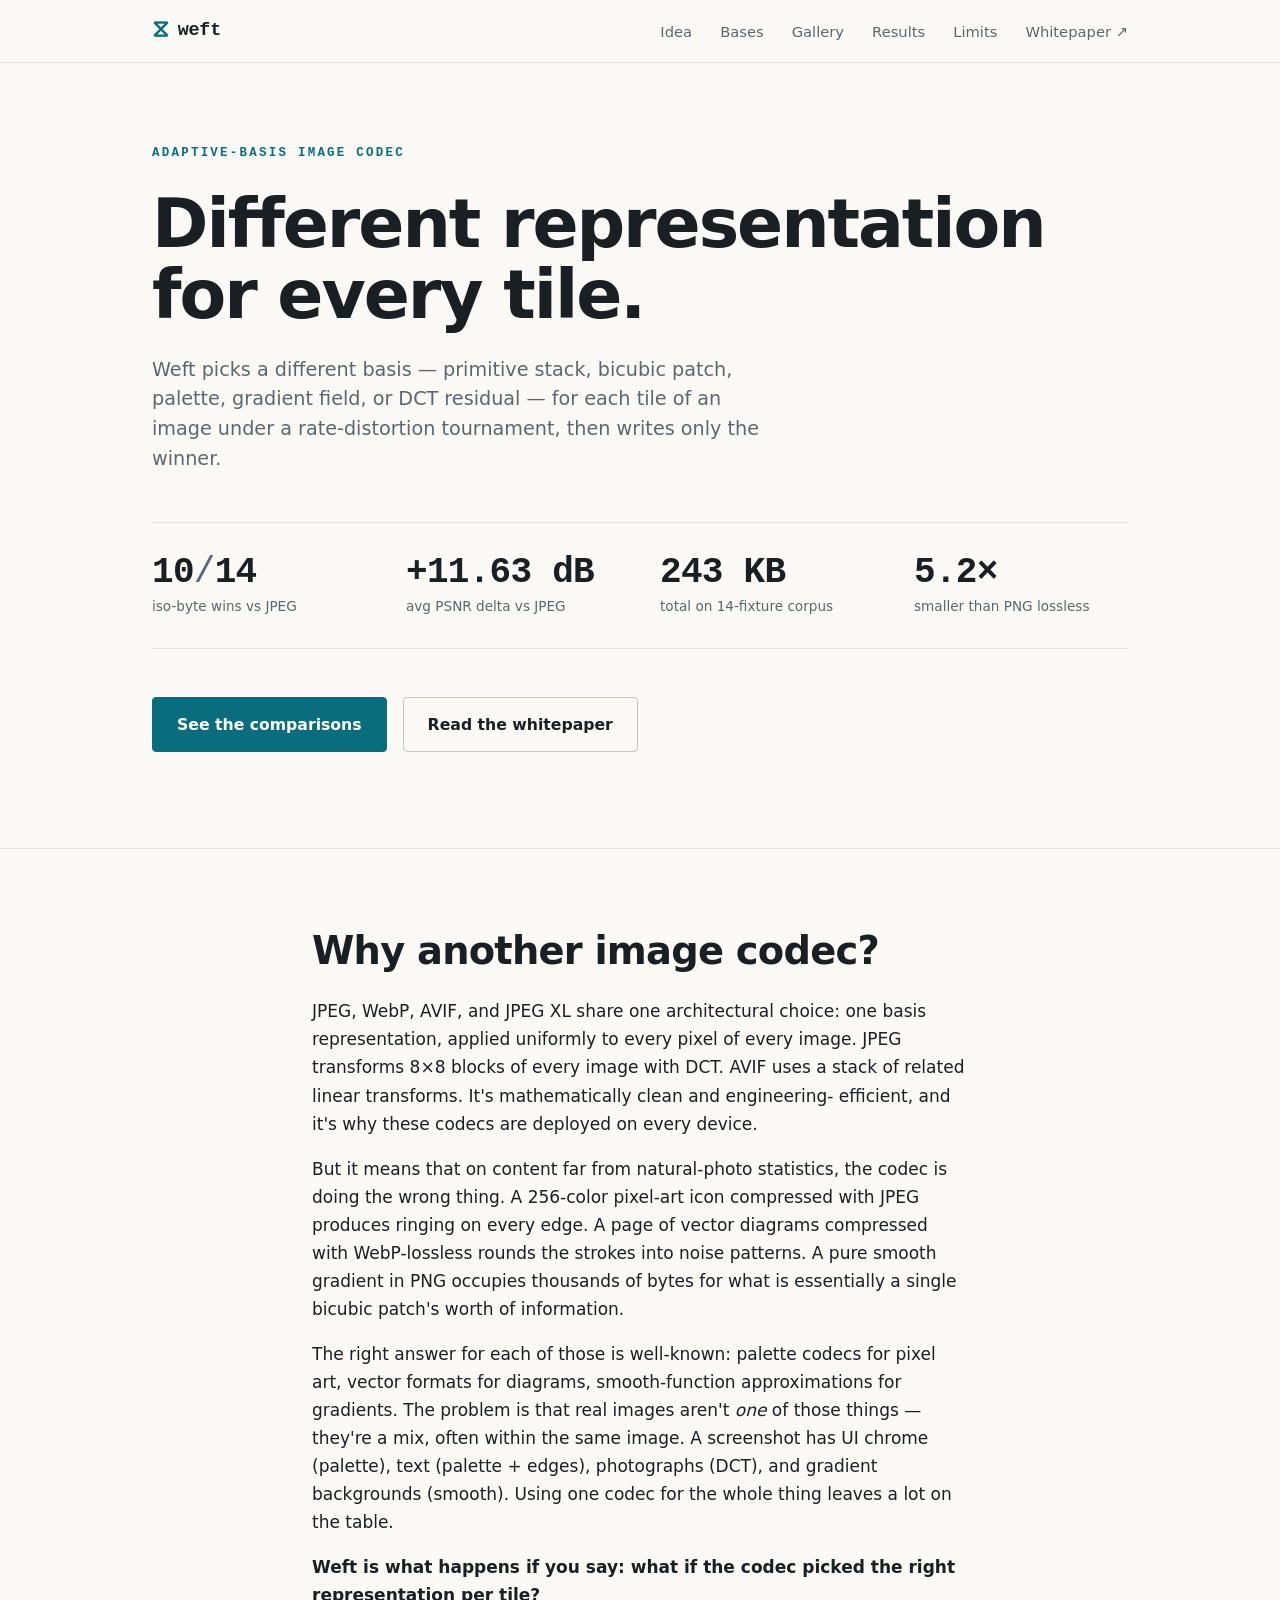
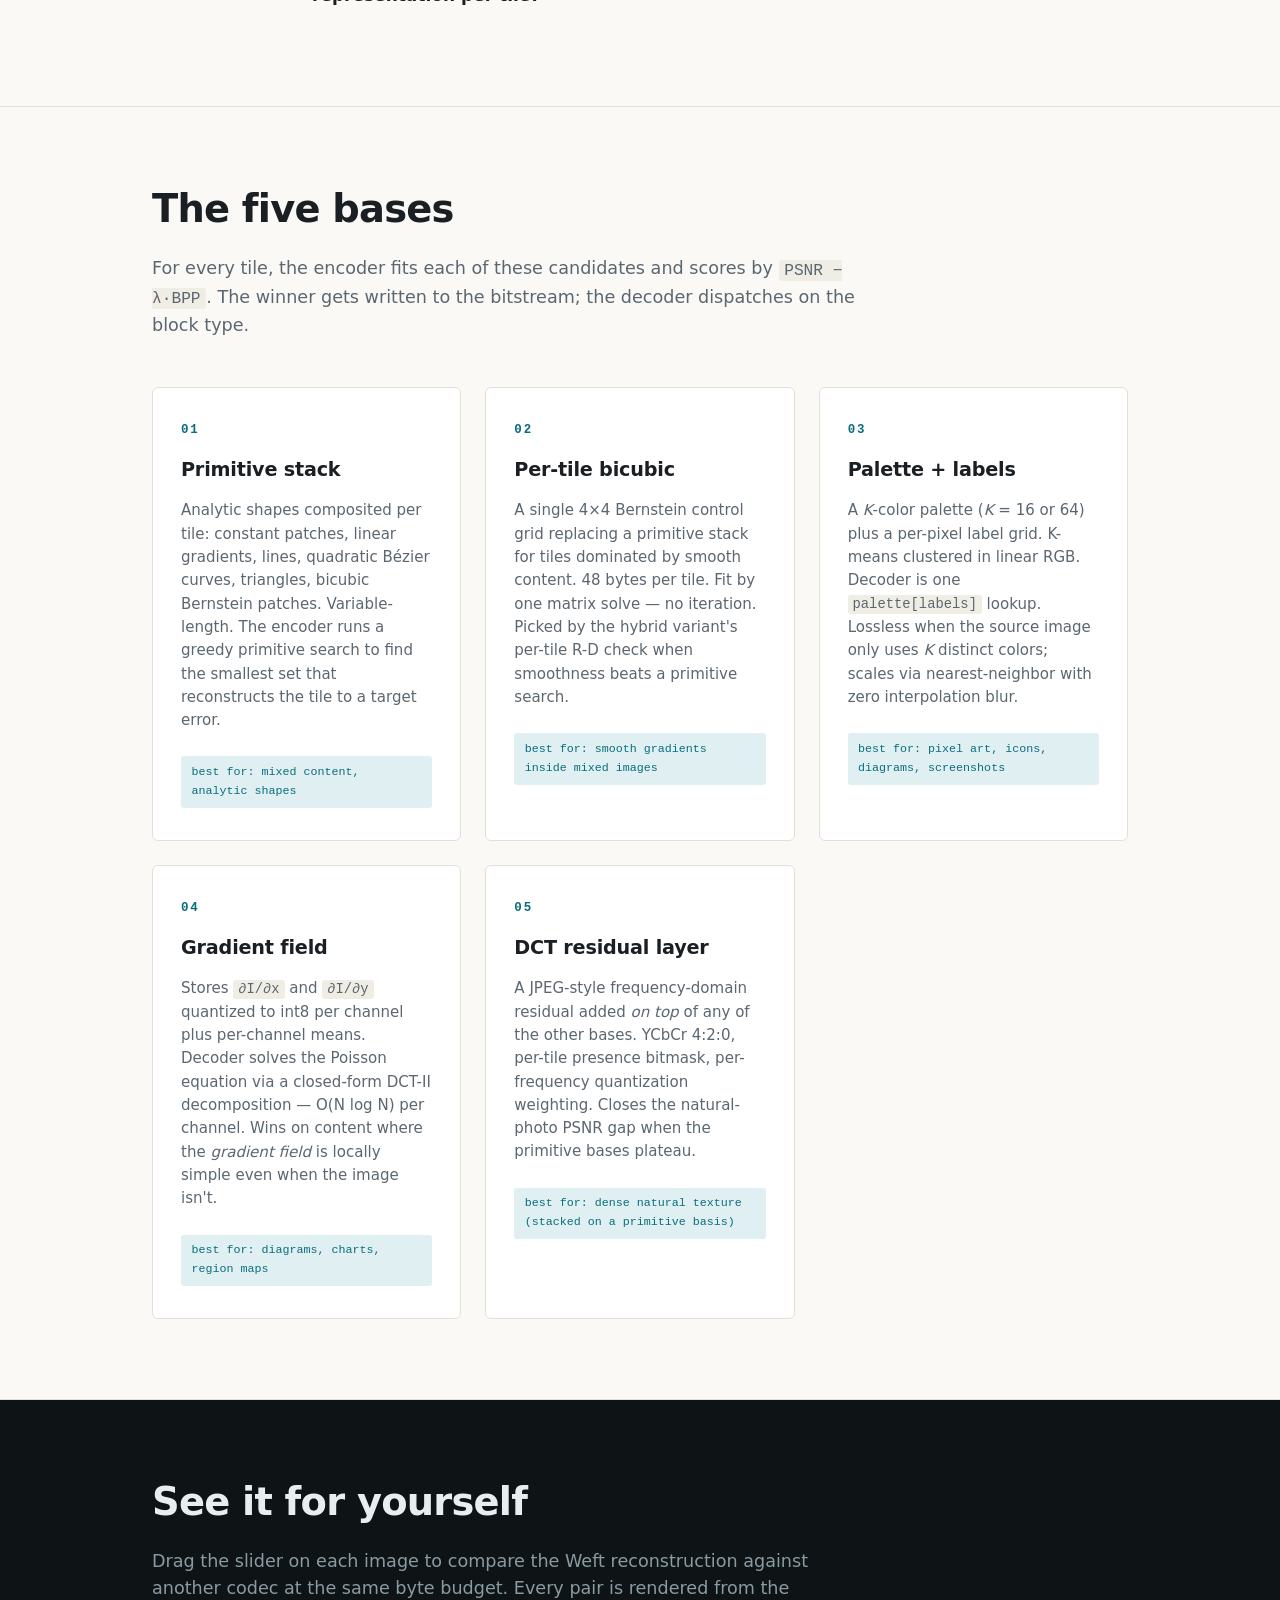
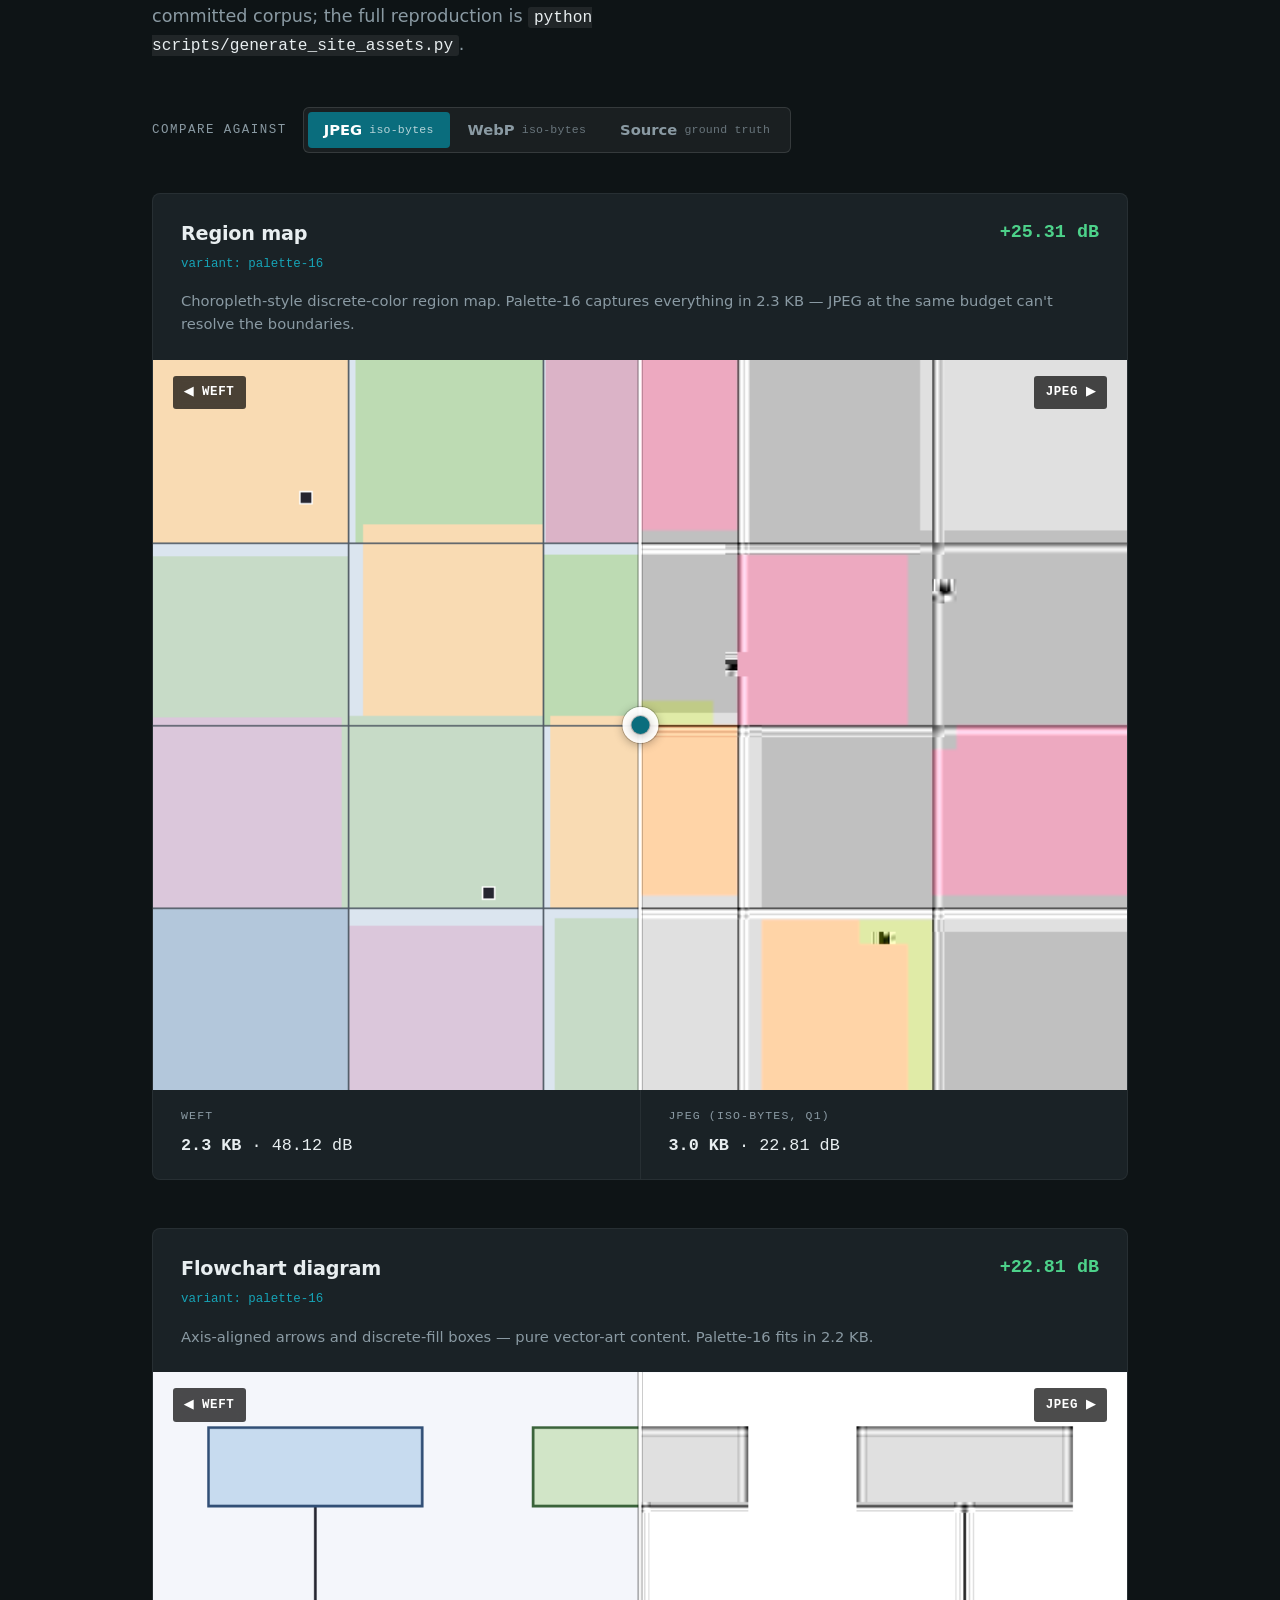
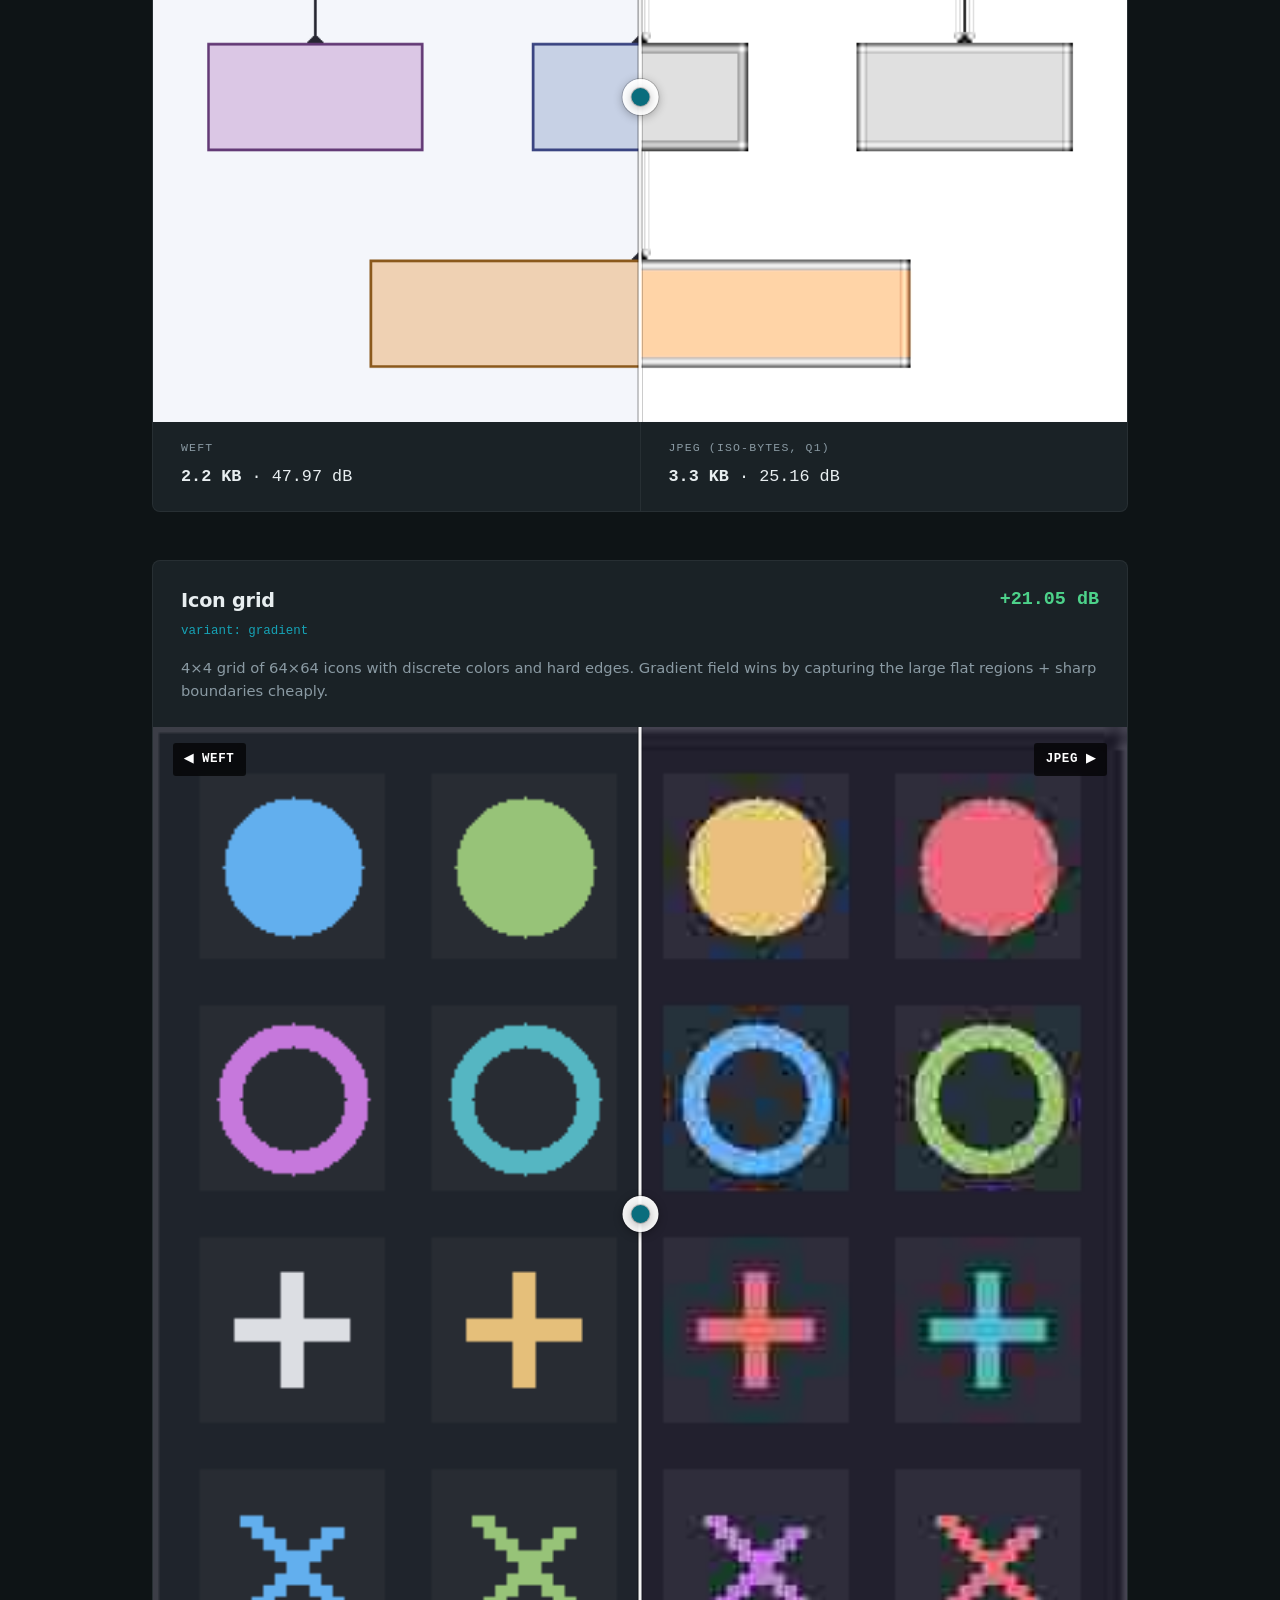
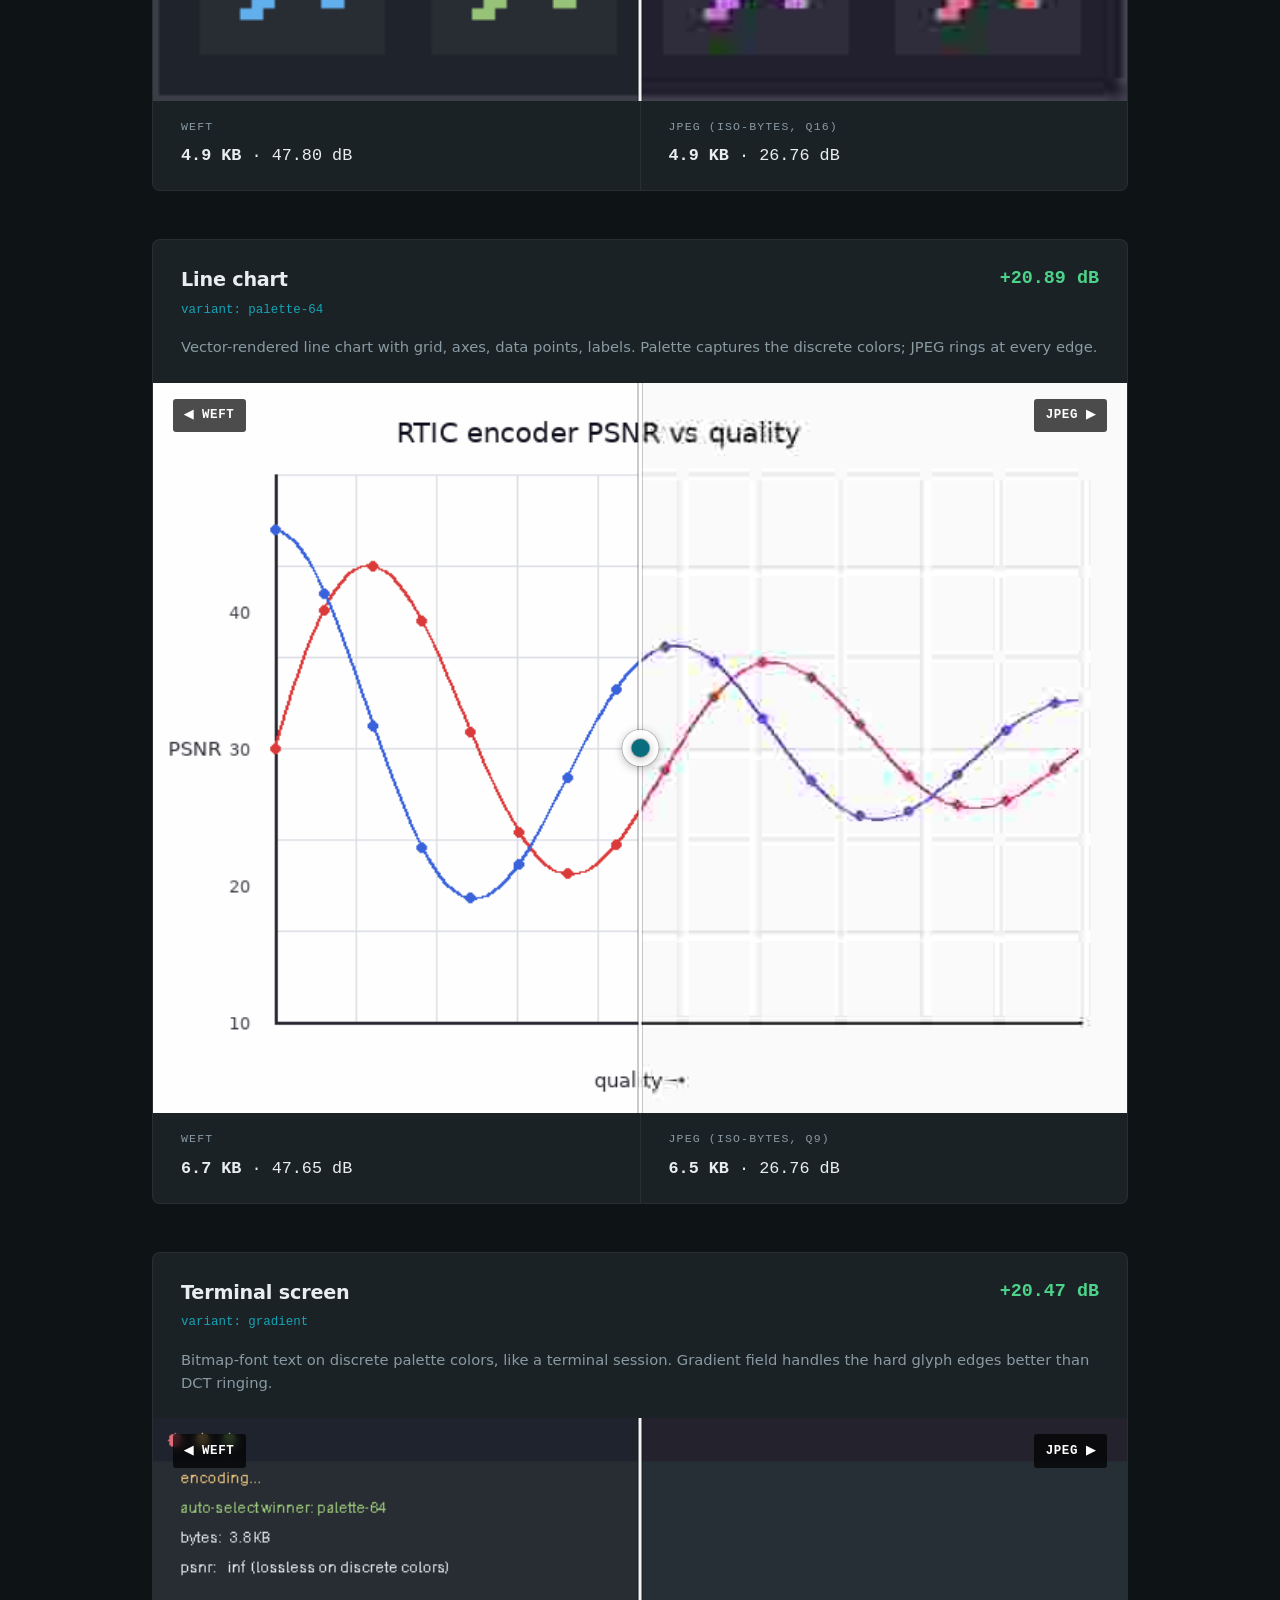
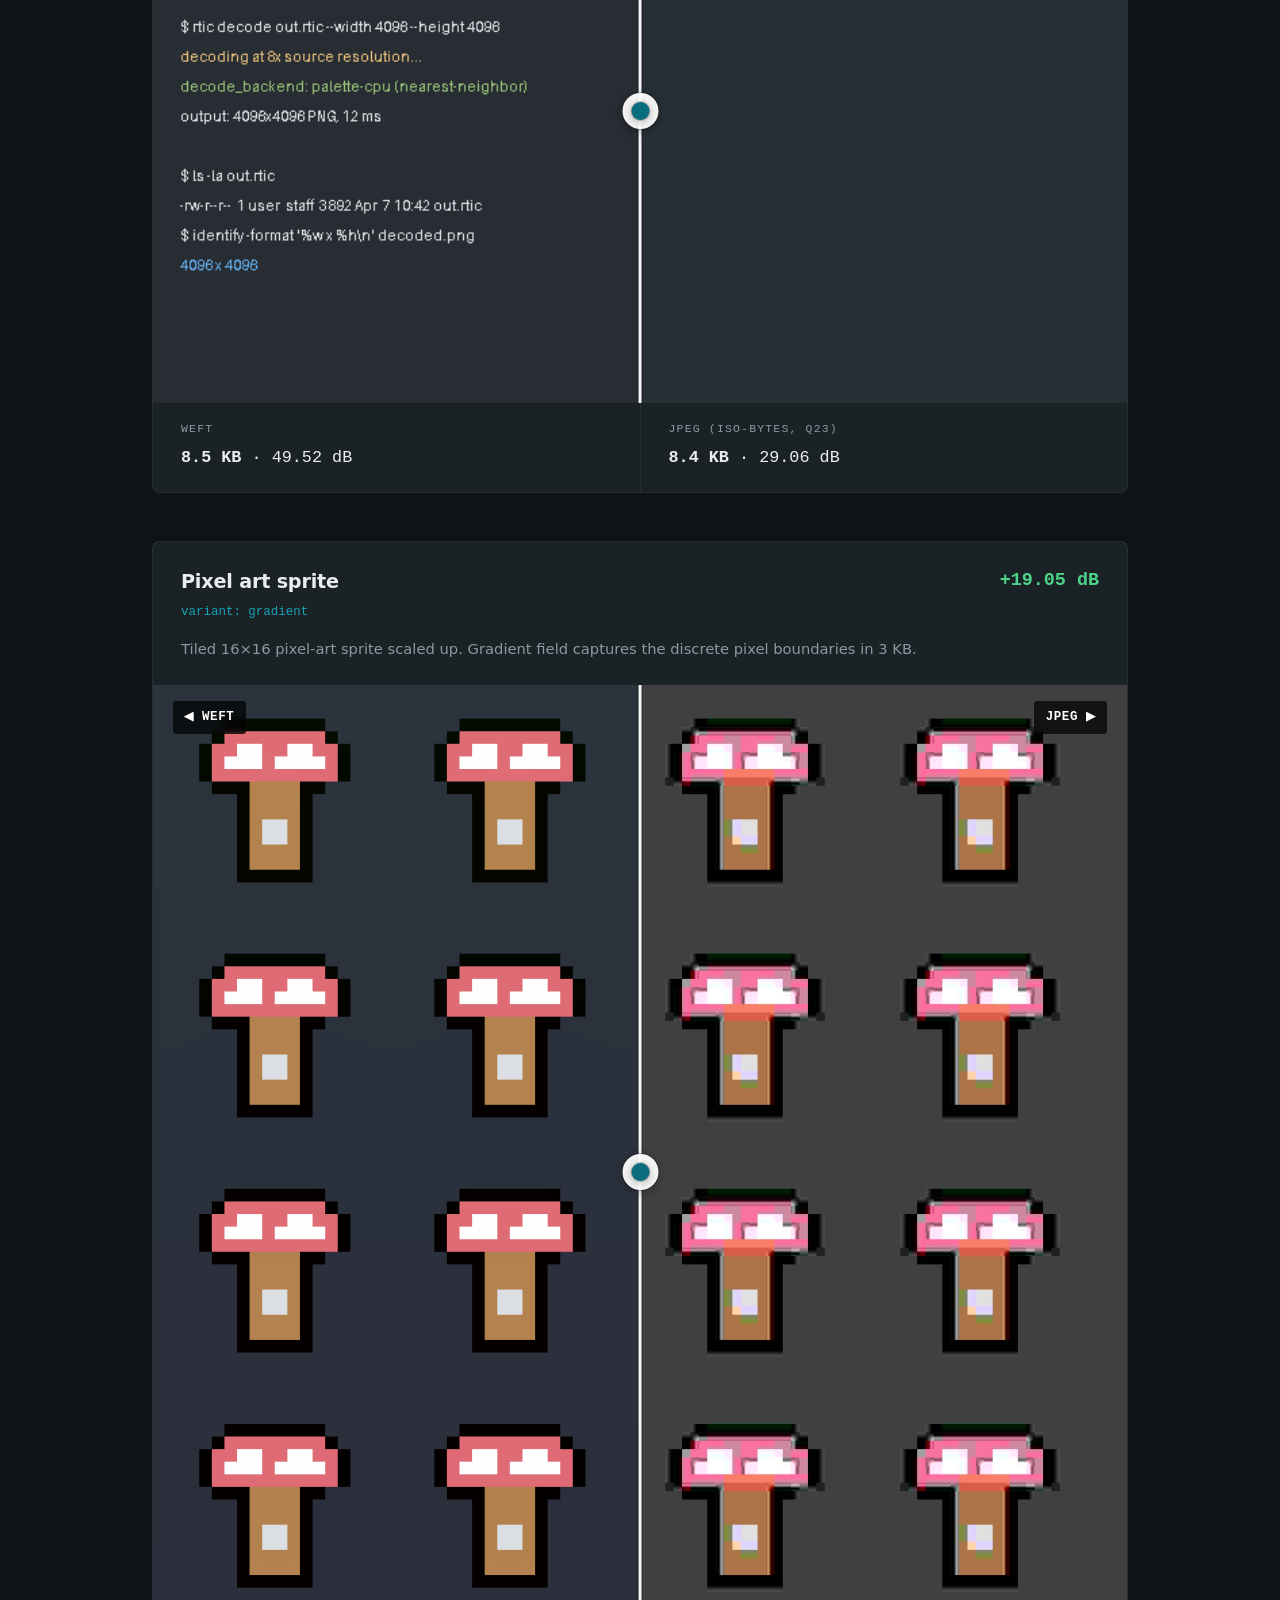
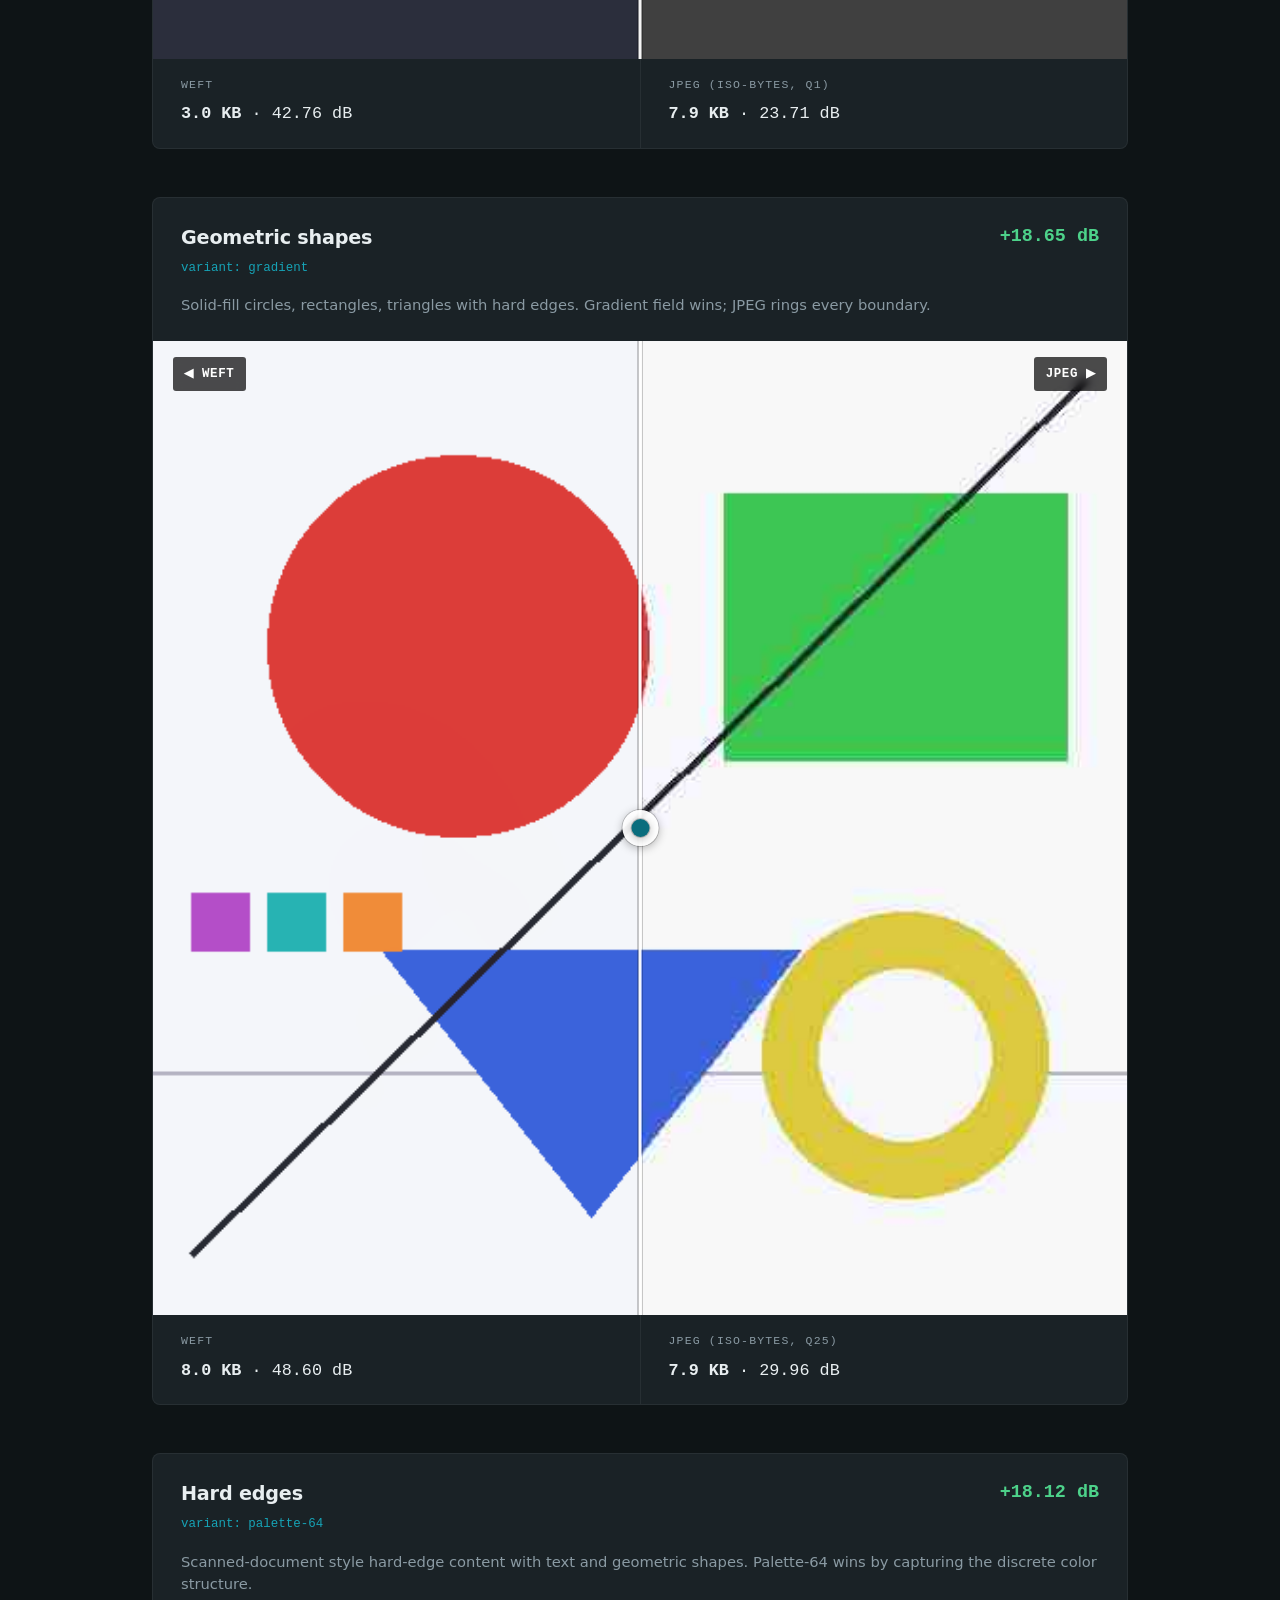
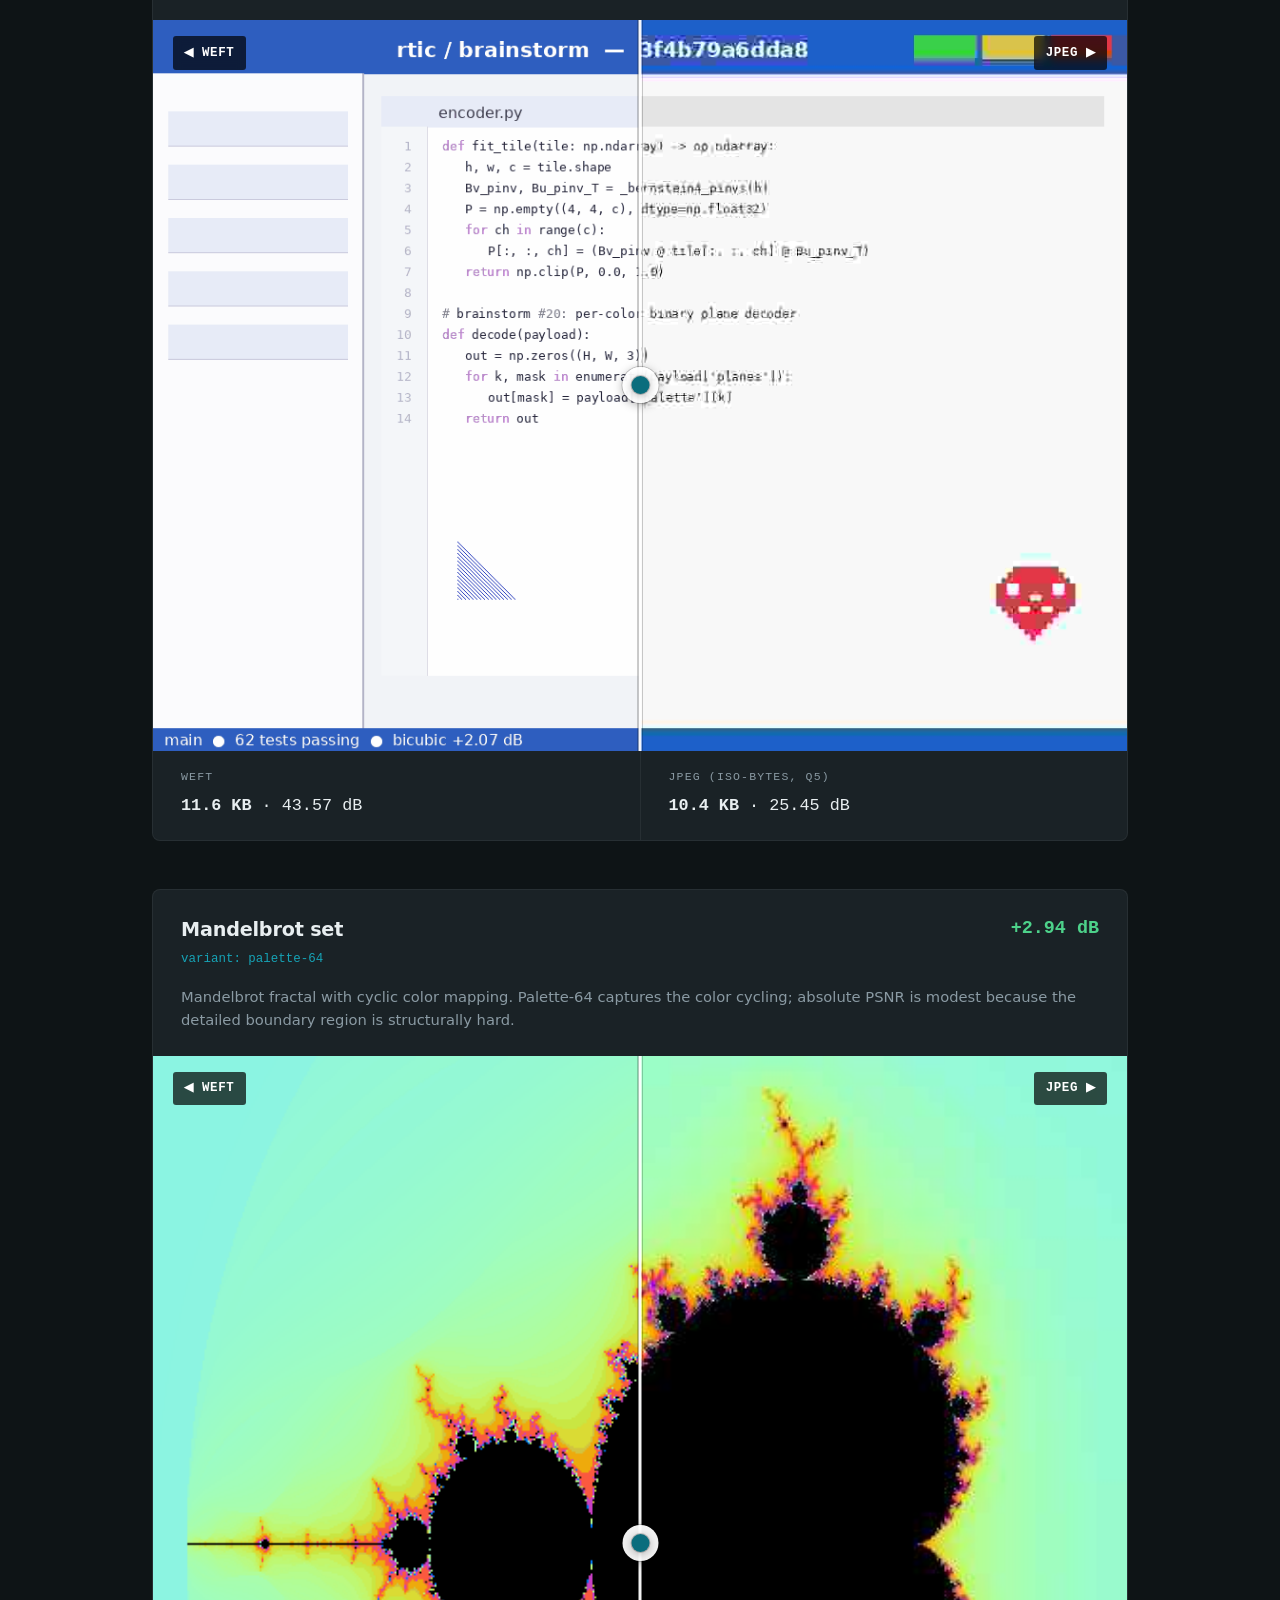
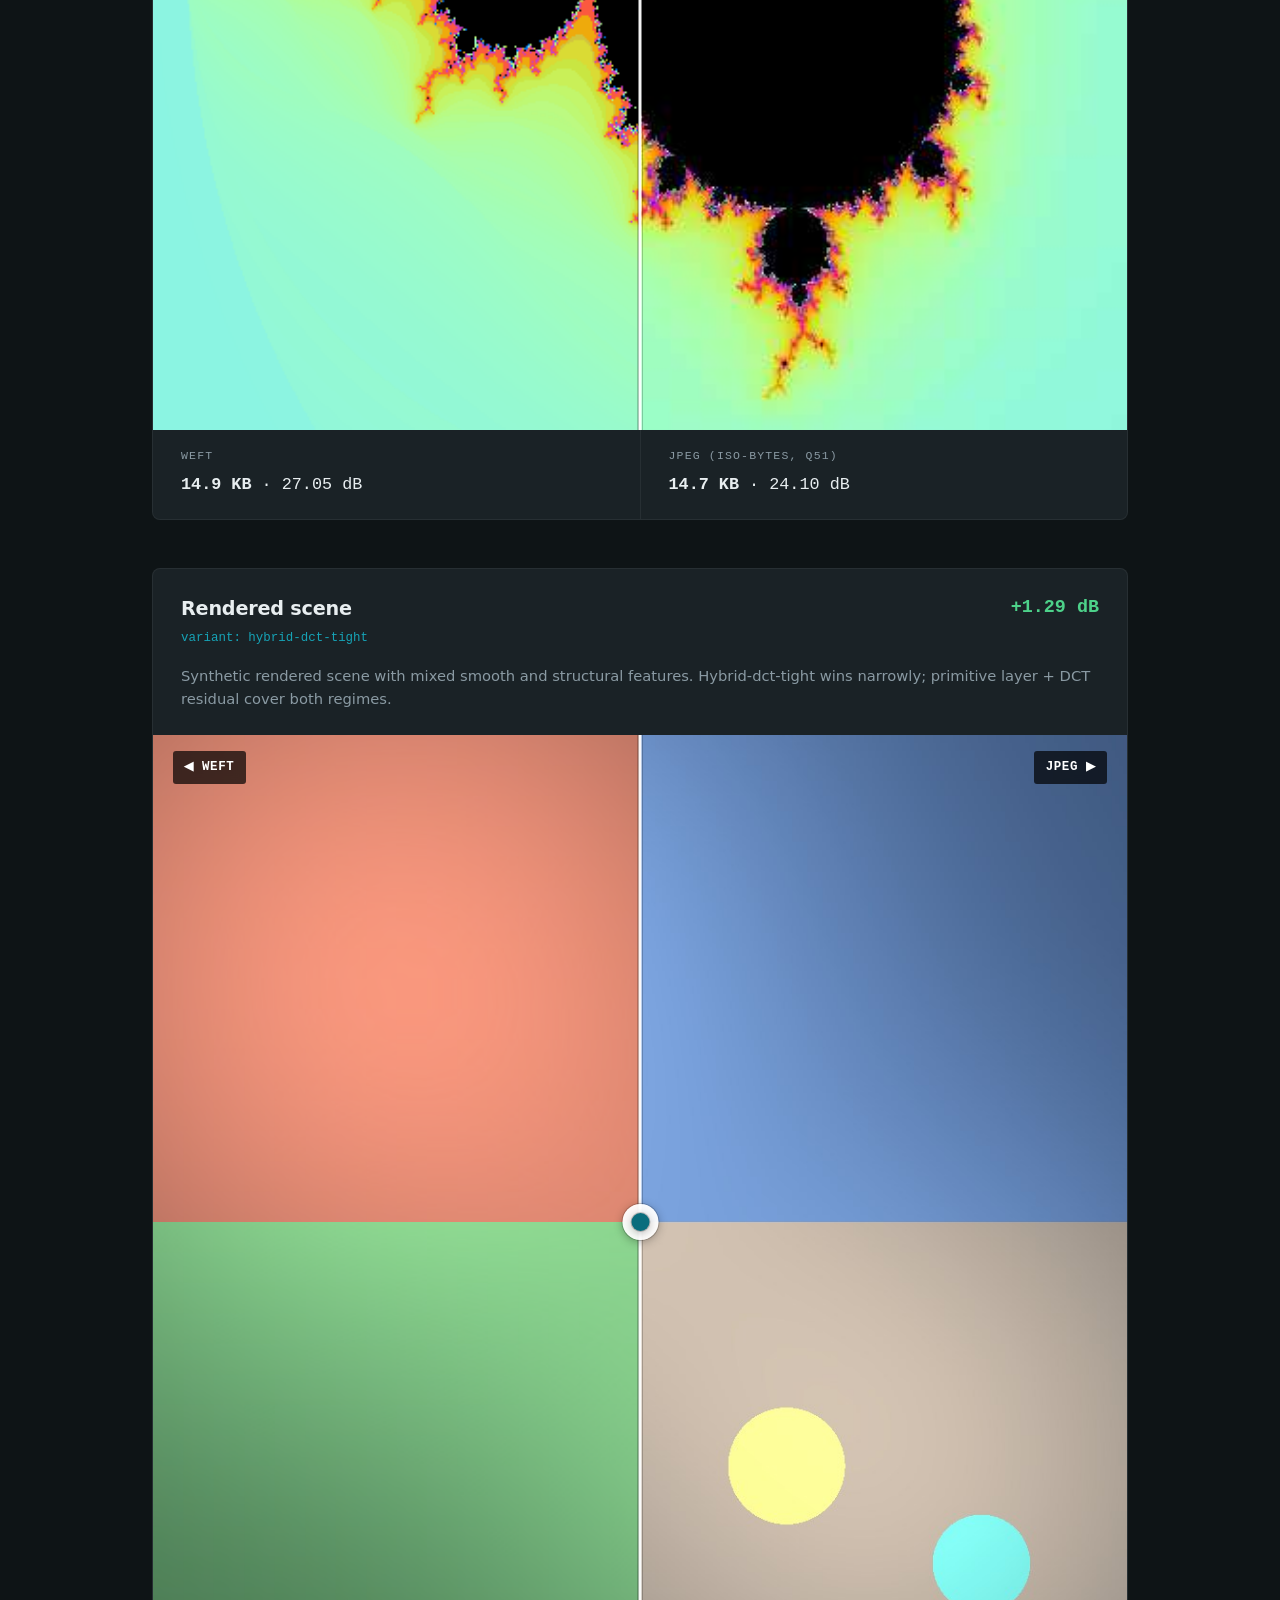
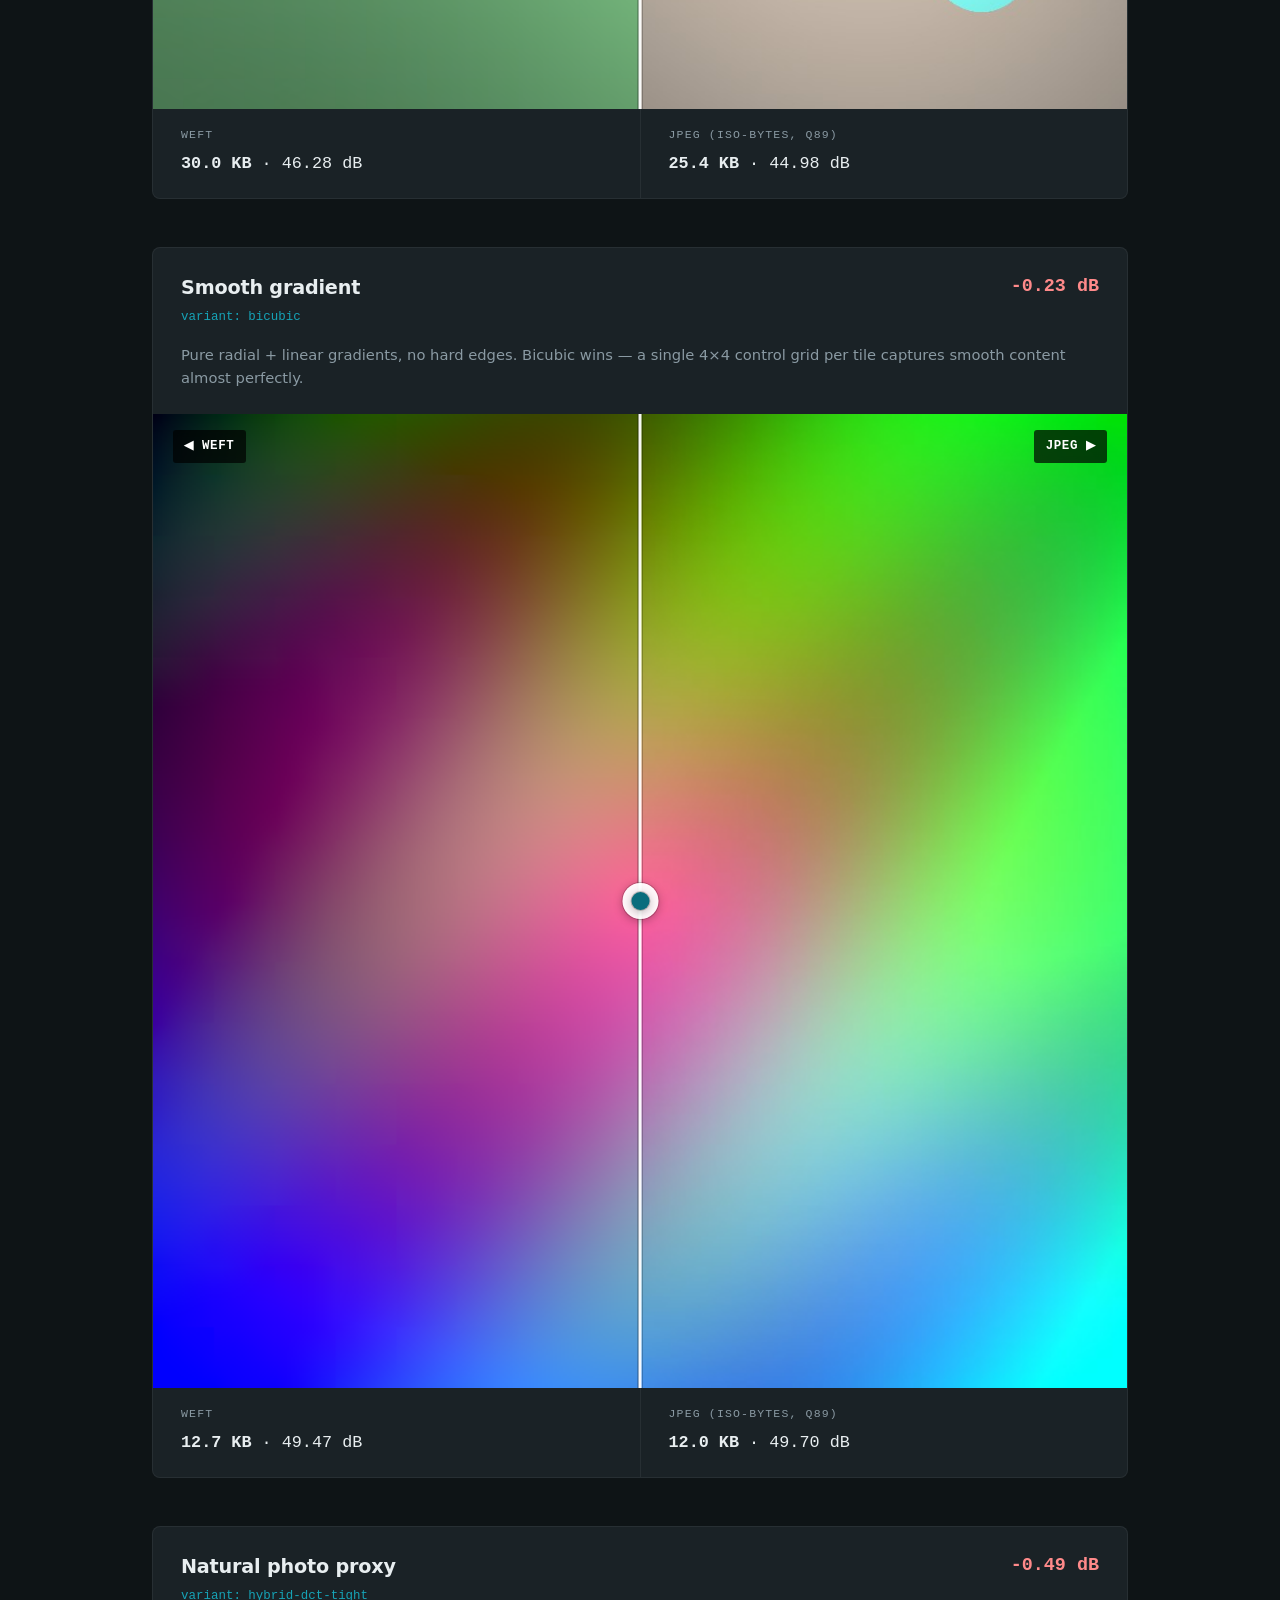
==== commit be442315: "Gallery: selectable comparison codec (JPEG / WebP / Source) Adds a toggle above the gallery that swa" ====
--- a/docs/index.html
+++ b/docs/index.html
@@ -179,10 +179,25 @@
     <div class="wrap">
       <h2 class="section-title">See it for yourself</h2>
       <p class="section-lede">
-        Drag the slider on each image to compare the Weft reconstruction
-        against JPEG at the same byte budget. Every pair is rendered from the
-        committed corpus; the full reproduction is <code>python scripts/generate_site_assets.py</code>.
-      </p>
+        Drag the slider on each image to compare the Weft reconstruction against another codec
+        at the same byte budget. Every pair is rendered from the committed corpus; the full
+        reproduction is <code>python scripts/generate_site_assets.py</code>.
+      </p>
+
+      <div class="gallery-toggle-wrap">
+        <span class="gallery-toggle-label">Compare against</span>
+        <div class="gallery-toggle" role="radiogroup" aria-label="Comparison codec">
+          <button class="toggle-btn active" data-mode="jpeg" role="radio" aria-checked="true">
+            JPEG <span class="toggle-sub">iso-bytes</span>
+          </button>
+          <button class="toggle-btn" data-mode="webp" role="radio" aria-checked="false">
+            WebP <span class="toggle-sub">iso-bytes</span>
+          </button>
+          <button class="toggle-btn" data-mode="source" role="radio" aria-checked="false">
+            Source <span class="toggle-sub">ground truth</span>
+          </button>
+        </div>
+      </div>
 
       <div id="gallery-grid" class="gallery-grid">
         <div class="gallery-loading">Loading comparisons…</div>
--- a/docs/styles.css
+++ b/docs/styles.css
@@ -375,6 +375,68 @@
 
 /* ── Gallery (image-comparison sliders) ────────────────────────── */
 
+.gallery-toggle-wrap {
+  display: flex;
+  align-items: center;
+  gap: 1rem;
+  margin-bottom: 2.5rem;
+  flex-wrap: wrap;
+}
+
+.gallery-toggle-label {
+  font-family: var(--font-mono);
+  font-size: 0.78rem;
+  text-transform: uppercase;
+  letter-spacing: 0.12em;
+  color: var(--text-on-dark-muted);
+}
+
+.gallery-toggle {
+  display: inline-flex;
+  background: rgba(255, 255, 255, 0.05);
+  border: 1px solid rgba(255, 255, 255, 0.12);
+  border-radius: 6px;
+  padding: 4px;
+  gap: 2px;
+}
+
+.toggle-btn {
+  background: transparent;
+  border: none;
+  padding: 0.6rem 1rem;
+  color: var(--text-on-dark-muted);
+  font-family: var(--font-sans);
+  font-size: 0.92rem;
+  font-weight: 600;
+  cursor: pointer;
+  border-radius: 4px;
+  transition: background 0.15s ease, color 0.15s ease;
+  display: inline-flex;
+  align-items: center;
+  gap: 0.45rem;
+}
+
+.toggle-btn:hover {
+  color: var(--text-on-dark);
+}
+
+.toggle-btn.active {
+  background: var(--accent);
+  color: #ffffff;
+}
+
+.toggle-btn.active:hover {
+  background: var(--accent-bright);
+}
+
+.toggle-sub {
+  font-family: var(--font-mono);
+  font-size: 0.72rem;
+  opacity: 0.7;
+  font-weight: 400;
+  letter-spacing: 0.02em;
+}
+
 .gallery-grid {
   display: grid;
   grid-template-columns: 1fr;
